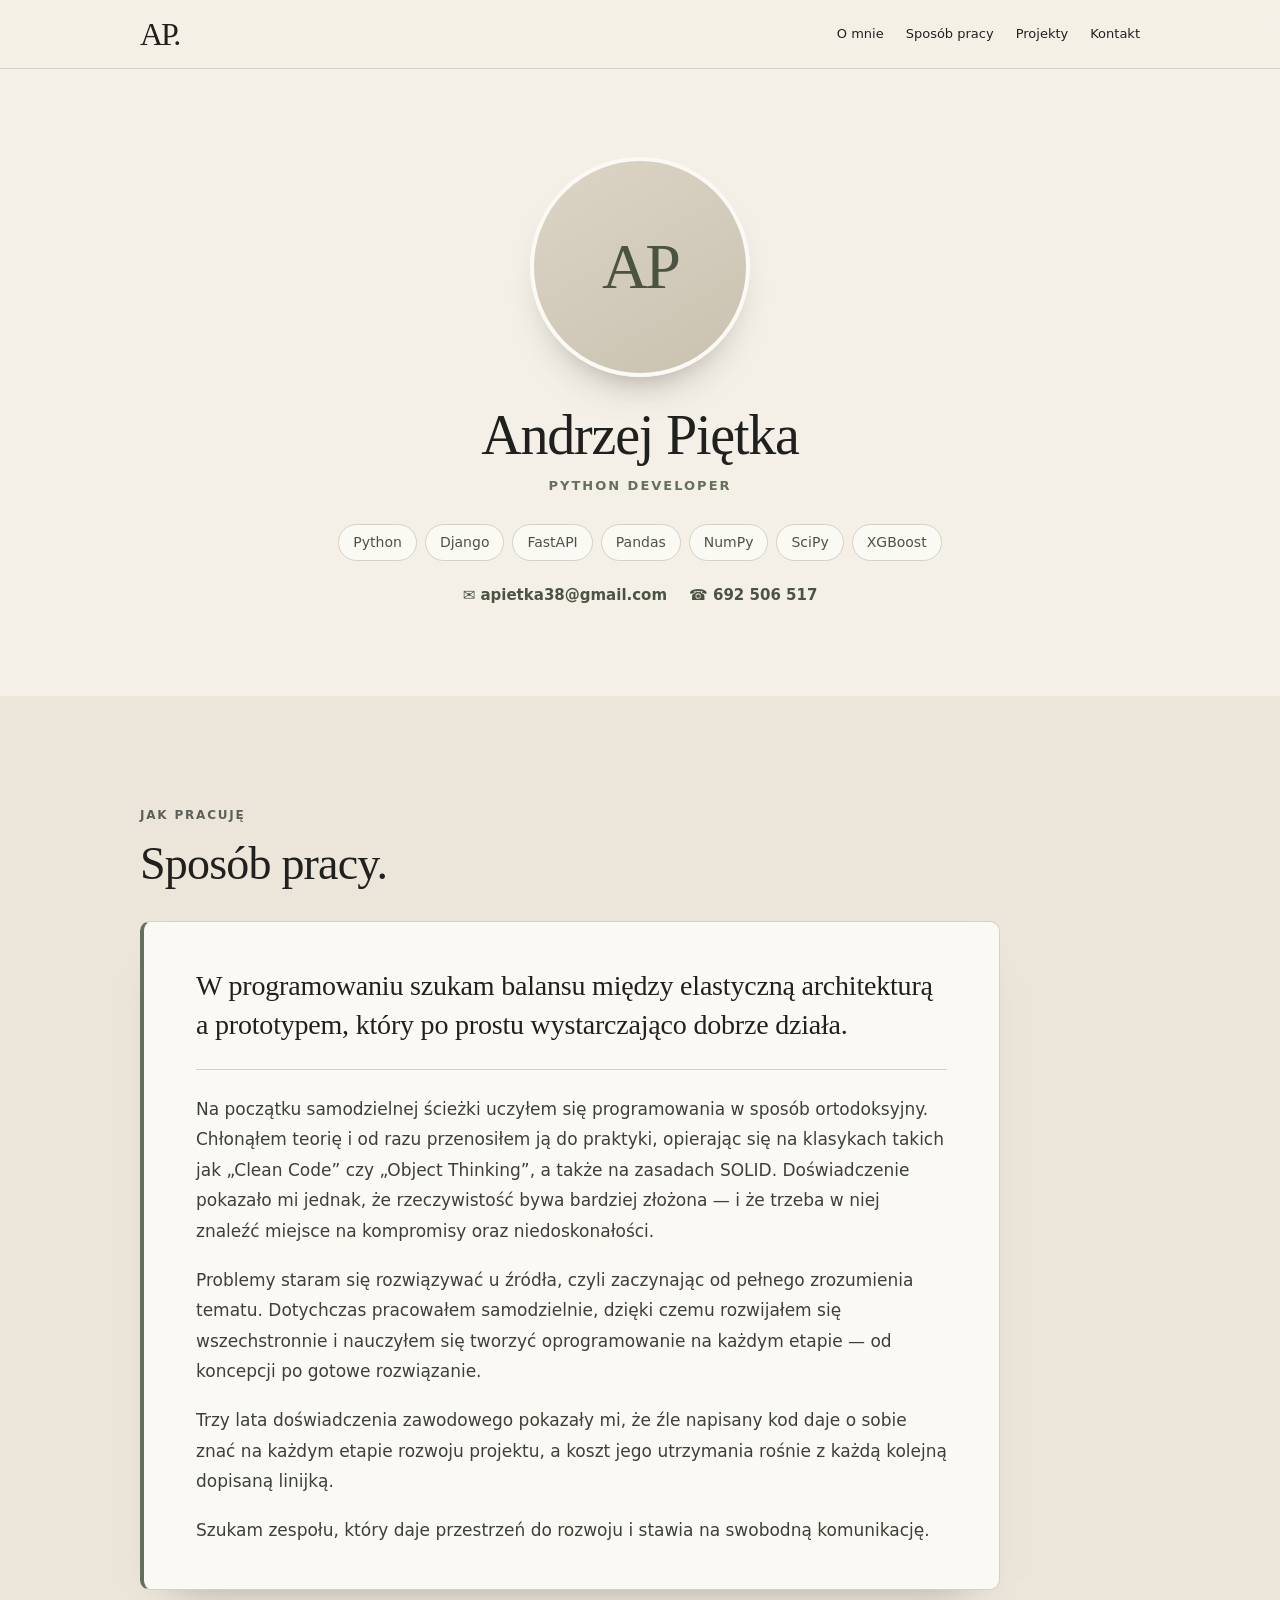
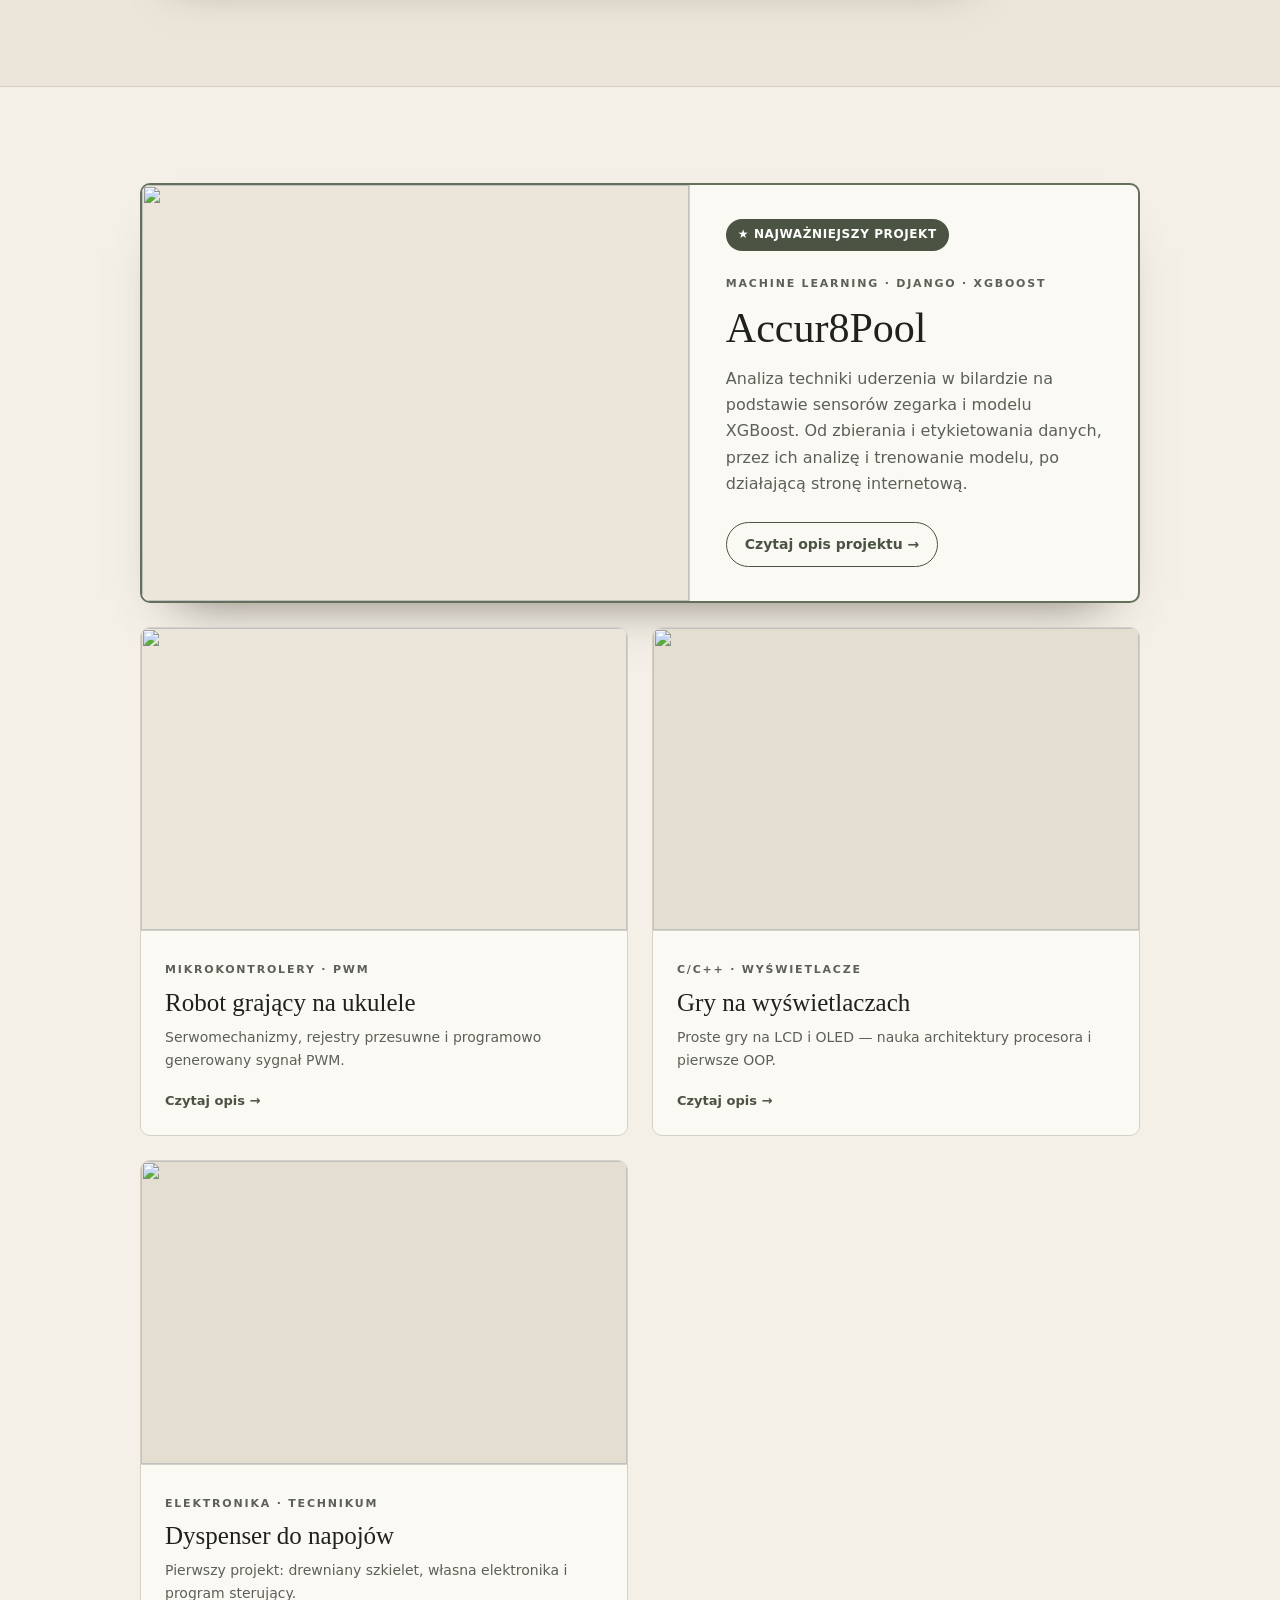
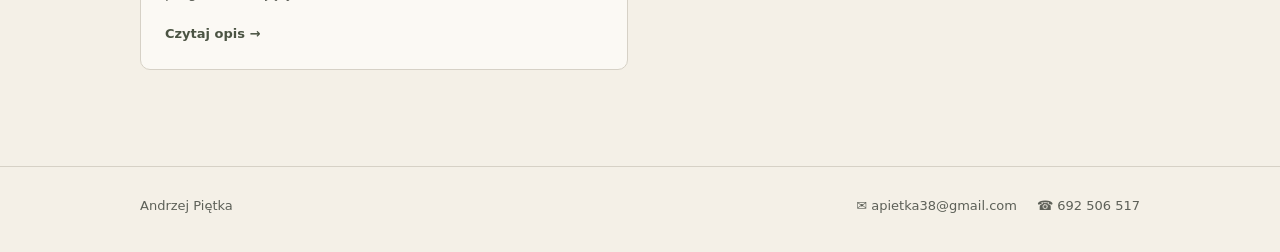
==== strona/index.html @ b0c0195f "Accur8Pool jako wyróżniony, najważniejszy projekt Co-Authored-By: Claude Opus 5.5 <noreply@anthropic" ====
<!doctype html>
<html lang="pl">
<head>
  <meta charset="utf-8">
  <meta name="viewport" content="width=device-width, initial-scale=1">
  <meta name="color-scheme" content="light">
  <meta name="robots" content="index, follow">
  <meta name="theme-color" content="#f4f0e7">
  <title>Andrzej Piętka — Python developer</title>
  <meta name="description" content="Portfolio Andrzeja Piętki: od elektroniki i C/C++, przez Pythona i automatyzację, po projekt ML Accur8Pool.">
  <link rel="stylesheet" href="styles.css">
  <link rel="canonical" href="https://andrzejpietka.pl/">
  <meta property="og:type" content="profile">
  <meta property="og:locale" content="pl_PL">
  <meta property="og:url" content="https://andrzejpietka.pl/">
  <meta property="og:title" content="Andrzej Piętka — Python developer">
  <meta property="og:description" content="Portfolio Andrzeja Piętki: od elektroniki i C/C++, przez Pythona i automatyzację, po projekt ML Accur8Pool.">
  <meta property="og:image" content="https://andrzejpietka.pl/zdjecia/zdjecie.jpg">
  <script type="application/ld+json">
  {"@context":"https://schema.org","@type":"Person","name":"Andrzej Piętka","jobTitle":"Python developer","url":"https://andrzejpietka.pl/","email":"mailto:apietka38@gmail.com","telephone":"+48692506517","image":"https://andrzejpietka.pl/zdjecia/zdjecie.jpg","knowsAbout":["Python","Django","FastAPI","Pandas","NumPy","SciPy","XGBoost","Machine Learning"],"sameAs":["https://accur8pool.pl"]}
  </script>
  <script>document.documentElement.classList.add('js')</script>
</head>
<body>
<a class="skip-link" href="#projekty">Przejdź do projektów</a>

<header class="nav">
  <div class="wrap">
    <a class="mark" href="#start" aria-label="Andrzej Piętka — początek strony">AP.</a>
    <nav class="navlinks" aria-label="Sekcje strony">
      <a href="#o-mnie">O mnie</a>
      <a href="#podejscie">Sposób pracy</a>
      <a href="#projekty">Projekty</a>
      <a href="#kontakt">Kontakt</a>
    </nav>
  </div>
</header>

<main>
<div class="home">

  <!-- 1. Zdjęcie, imię i nazwisko, technologie -->
  <section class="hero" id="start">
    <div class="wrap" id="o-mnie">
      <div class="portrait">
        <div class="portrait-fallback" aria-hidden="true"><strong>AP</strong></div>
        <!-- Wrzuć swoje zdjęcie jako ../zdjecia/zdjecie.jpg — pojawi się tutaj automatycznie. -->
        <img src="../zdjecia/zdjecie.jpg" alt="Andrzej Piętka" onerror="this.remove()">
      </div>
      <h1>Andrzej Piętka</h1>
      <p class="role">Python developer</p>
      <ul class="tags" aria-label="Technologie">
        <li>Python</li><li>Django</li><li>FastAPI</li><li>Pandas</li><li>NumPy</li><li>SciPy</li><li>XGBoost</li>
      </ul>
      <div class="contact" aria-label="Kontakt"><a href="mailto:apietka38@gmail.com"><span aria-hidden="true">✉</span> apietka38@gmail.com</a><a href="tel:+48692506517"><span aria-hidden="true">☎</span> 692 506 517</a></div>
    </div>
  </section>

  <!-- 3. Podejście, mocne strony, zasady -->
  <section class="section approach" id="podejscie">
    <div class="wrap">
      <div class="section-head">
        <p class="eyebrow">Jak pracuję</p>
        <h2>Sposób pracy.</h2>
      </div>
      <div class="approach-box">
        <p class="approach-lead">W programowaniu szukam balansu między elastyczną architekturą a&nbsp;prototypem, który po prostu wystarczająco dobrze działa.</p>
        <div class="approach-text">
          <p>Na początku samodzielnej ścieżki uczyłem się programowania w&nbsp;sposób ortodoksyjny. Chłonąłem teorię i&nbsp;od razu przenosiłem ją do praktyki, opierając się na klasykach takich jak „Clean Code” czy „Object Thinking”, a&nbsp;także na zasadach SOLID. Doświadczenie pokazało mi jednak, że rzeczywistość bywa bardziej złożona — i&nbsp;że trzeba w&nbsp;niej znaleźć miejsce na kompromisy oraz niedoskonałości.</p>
          <p>Problemy staram się rozwiązywać u&nbsp;źródła, czyli zaczynając od pełnego zrozumienia tematu. Dotychczas pracowałem samodzielnie, dzięki czemu rozwijałem się wszechstronnie i&nbsp;nauczyłem się tworzyć oprogramowanie na każdym etapie — od koncepcji po gotowe rozwiązanie.</p>
          <p>Trzy lata doświadczenia zawodowego pokazały mi, że źle napisany kod daje o&nbsp;sobie znać na każdym etapie rozwoju projektu, a&nbsp;koszt jego utrzymania rośnie z&nbsp;każdą kolejną dopisaną linijką.</p>
          <p>Szukam zespołu, który daje przestrzeń do rozwoju i&nbsp;stawia na swobodną komunikację.</p>
        </div>
      </div>
    </div>
  </section>

  <!-- 4. Projekty jako kafelki -->
  <section class="section" id="projekty">
    <div class="wrap">
      <div class="cards">
        <a class="card card-featured" href="#accur8pool">
          <div class="card-cover"><img src="../zdjecia/accur8pool-wykres.png" alt="" loading="lazy"></div>
          <div class="card-body"><span class="badge">★ Najważniejszy projekt</span><p class="eyebrow">Machine learning · Django · XGBoost</p><h3>Accur8Pool</h3><p>Analiza techniki uderzenia w bilardzie na podstawie sensorów zegarka i modelu XGBoost. Od zbierania i etykietowania danych, przez ich analizę i trenowanie modelu, po działającą stronę internetową.</p><span class="card-more card-more-strong">Czytaj opis projektu →</span></div>
        </a>
        <a class="card" href="#ukulele">
          <div class="card-cover"><img src="../zdjecia/ukulele-konstrukcja.png" alt="" loading="lazy"></div>
          <div class="card-body"><p class="eyebrow">Mikrokontrolery · PWM</p><h3>Robot grający na ukulele</h3><p>Serwomechanizmy, rejestry przesuwne i programowo generowany sygnał PWM.</p><span class="card-more">Czytaj opis →</span></div>
        </a>
        <a class="card" href="#gry">
          <div class="card-cover contain"><img src="../zdjecia/gra-oled.png" alt="" loading="lazy"></div>
          <div class="card-body"><p class="eyebrow">C/C++ · wyświetlacze</p><h3>Gry na wyświetlaczach</h3><p>Proste gry na LCD i OLED — nauka architektury procesora i pierwsze OOP.</p><span class="card-more">Czytaj opis →</span></div>
        </a>
        <a class="card" href="#dyspenser">
          <div class="card-cover contain"><img src="../zdjecia/dyspenser-gotowy.jpg" alt="" loading="lazy"></div>
          <div class="card-body"><p class="eyebrow">Elektronika · technikum</p><h3>Dyspenser do napojów</h3><p>Pierwszy projekt: drewniany szkielet, własna elektronika i program sterujący.</p><span class="card-more">Czytaj opis →</span></div>
        </a>
      </div>
    </div>
  </section>
</div>

<!-- Szczegóły projektów -->
<article class="project" id="accur8pool" aria-labelledby="accur8pool-title">
  <div class="wrap">
    <a class="back" href="#projekty">← Wszystkie projekty</a>
    <header class="project-head"><p class="eyebrow">Machine learning i własne dane</p><h2 id="accur8pool-title">Accur8Pool.</h2><p>Analiza techniki uderzenia w bilardzie na podstawie sensorów smartwatcha.</p><a class="site-link" href="https://accur8pool.pl" target="_blank" rel="noopener">Odwiedź stronę projektu: accur8pool.pl <span aria-hidden="true">↗</span></a></header>
    <div class="prose">
      <h3>Założenia projektu</h3>
      <p>Pomysł narodził się z chęci wykorzystania w praktyce wiedzy z zakresu uczenia maszynowego. Chciałem połączyć moje hobby, jakim jest bilard, z programowaniem. Wiedziałem, że sensory ze smartwatcha można wykorzystać do zbierania danych z gry bilardowej. Na tym etapie nie było jeszcze doprecyzowane, co dokładnie projekt ma robić.</p>
      <h3>Etapy</h3>
      <p>Początkowo jednym z wyzwań było stworzenie aplikacji na zegarek, która będzie odpowiedzialna za zbieranie danych z jego sensorów. Pierwszy prototyp miał być najprostszy, jak tylko można, i realizować jedno zadanie. Po naciśnięciu przycisku miał zbierać dane z sensorów, a po drugim kliknięciu generować plik .json z wynikami. Zbierałem dane z akcelerometru, żyroskopu i magnetometru. Na tym etapie wkradł się błąd, który wychwyciłem dzięki analizie wykresów. Po 10 minutach nagrania zegarek wchodził w tryb uśpienia, co usypiało aplikację i przerywało zbieranie danych. Na wykresie objawiało się to charakterystycznym nagłym skokiem parametrów.</p>
      <p>Kolejnym etapem była dokładna analiza danych, abym wiedział, z czym będę mógł pracować. Notatnik z tej analizy możesz przejrzeć tutaj: <a href="analiza-danych.html">analiza danych (Jupyter Notebook)</a>.</p>
    </div>
    <figure class="figure-small"><button type="button" class="photo-open" data-full-image="../zdjecia/accur8pool-surowe-dane.png" aria-label="Powiększ zdjęcie"><img src="../zdjecia/accur8pool-surowe-dane.png" alt="Surowe dane z sensorów — wykres wyglądający jak szum" width="545" height="557" loading="lazy"></button><figcaption>Surowe dane, nieczytelny wykres dla człowieka. Wygląda jak szum.</figcaption></figure>
    <div class="prose">
      <p>Kolejne tygodnie przeznaczyłem na data processing, aby wyciągnąć z danych czytelne dla człowieka cechy. Na tym etapie nie wiedziałem jeszcze, czy dane przedstawiające pozycję do uderzenia będą odróżniały się od pozostałego szumu w danych. Po wyciągnięciu cech takich jak pitch, roll i jerk okazało się, że bardzo dobrze można rozpoznać tę pozycję, co pozwoliło na etykietowanie danych. Był to przełomowy moment, który pozwolił na kontynuację projektu.</p>
    </div>
    <figure class="figure-wide"><button type="button" class="photo-open" data-full-image="../zdjecia/accur8pool-wykres.png" aria-label="Powiększ zdjęcie"><img src="../zdjecia/accur8pool-wykres.png" alt="Dashboard z przetworzonymi danymi uderzenia" width="1239" height="670" loading="lazy"></button><figcaption>Dane po przetworzeniu: żółty wykres to obrót zegarka („roll”), który wskazuje pozycję do uderzenia; oscylacja na zielonym „gyr_z” to ruch kija w przód i w tył; pik na niebieskim wykresie (czerwone tło) to moment uderzenia w bilę.</figcaption></figure>
    <div class="prose">
      <p>Następnie stworzyłem w dashboardzie serwer do etykietowania danych, w którym zaznaczałem zakresy na wykresie i nadawałem im etykietę liczbową. Początkowo stosowałem dwie etykiety: 0 — brak uderzenia i 1 — uderzenie. Później okazało się to niewystarczające, ponieważ model XGBoost działał dobrze jedynie w środkowej części oznaczonego uderzenia, a ucinał skrajne indeksy. Musiałem więc doprecyzować etykietowanie i podzieliłem je na:</p>
      <ol start="0"><li>brak uderzenia,</li><li>początek uderzenia,</li><li>przymierzanie,</li><li>uderzenie,</li><li>moment po uderzeniu.</li></ol>
      <p>To doskonale rozwiązało problem ucinania skrajnych indeksów. Rozwiązanie nie było jednak pozbawione wad, ponieważ wprowadziło dodatkowy szum w predykcjach, który można było odfiltrować w postprocessingu. Finalnie, po zastosowaniu postprocessingu, udało się uzyskać wynik <span class="stat">F1 = 0,88</span>.</p>
    </div>
    <figure class="figure-wide shot"><button type="button" class="photo-open" data-full-image="../zdjecia/accur8pool-etykietowanie.png" aria-label="Powiększ zdjęcie"><img src="../zdjecia/accur8pool-etykietowanie.png" alt="Dashboard do etykietowania danych" loading="lazy" onerror="this.closest('figure').remove()"></button><figcaption>Dashboard do etykietowania: zaznaczony zakres na wykresie dostaje etykietę 0–4, a tabela pod spodem zbiera wszystkie oznaczone fragmenty.</figcaption></figure>
    <figure class="figure-wide shot"><button type="button" class="photo-open" data-full-image="../zdjecia/accur8pool-predykcje.png" aria-label="Powiększ zdjęcie"><img src="../zdjecia/accur8pool-predykcje.png" alt="Predykcje modelu XGBoost na nagraniu" loading="lazy" onerror="this.closest('figure').remove()"></button><figcaption>Predykcje modelu XGBoost po postprocessingu na tle danych z sensorów.</figcaption></figure>
    <div class="prose">
      <p>Niestety brak dostępu do danych od innych użytkowników skutkował tym, że model działał wystarczająco dobrze jedynie na moich uderzeniach.</p>
      <p>Aby zebrać dane od innych użytkowników, stworzyłem stronę internetową <a href="https://accur8pool.pl" target="_blank" rel="noopener">accur8pool.pl</a>, na której ludzie będą mogli wysyłać swoje dane i dodatkowo obserwować swoją technikę uderzeń na wykresach. Żeby ich zachęcić, chciałem stworzyć bardziej przejrzystą formę wizualizacji danych. W tym celu zaimplementowałem trójwymiarową wizualizację ruchu ręki w trakcie uderzenia. Niestety musiałem zrezygnować z rozwijania tego pomysłu ze względu na brak precyzji, na której mi zależało. Okazało się, że podwójne całkowanie przyspieszenia zawierającego szum z sensorów wprowadzało duże zniekształcenia, które wymagały odfiltrowania. Finalnie wizualizacja została bardziej jako ciekawostka niż profesjonalne rozwiązanie.</p>
    </div>
    <figure class="figure-wide shot"><button type="button" class="photo-open" data-full-image="../zdjecia/accur8pool-strona.png" aria-label="Powiększ zdjęcie"><img src="../zdjecia/accur8pool-strona.png" alt="Strona accur8pool.pl" loading="lazy" onerror="this.closest('figure').remove()"></button><figcaption>Strona accur8pool.pl — wysyłanie nagrań i podgląd własnej techniki na wykresach.</figcaption></figure>
    <figure class="figure-wide shot"><button type="button" class="photo-open" data-full-image="../zdjecia/accur8pool-3d.png" aria-label="Powiększ zdjęcie"><img src="../zdjecia/accur8pool-3d.png" alt="Trójwymiarowa wizualizacja ruchu ręki" loading="lazy" onerror="this.closest('figure').remove()"></button><figcaption>Trójwymiarowa wizualizacja ruchu ręki w trakcie uderzenia.</figcaption></figure>
    <nav class="next-project" aria-label="Nawigacja między projektami"><a class="back" href="#projekty">← Wszystkie projekty</a><a class="back" href="#ukulele">Następny: Robot na ukulele →</a></nav>
  </div>
</article>

<article class="project" id="ukulele" aria-labelledby="ukulele-title">
  <div class="wrap">
    <a class="back" href="#projekty">← Wszystkie projekty</a>
    <header class="project-head"><p class="eyebrow">Ostatni projekt oparty na mikrokontrolerach</p><h2 id="ukulele-title">Robot grający na ukulele.</h2><p>Serwomechanizmy, rejestry przesuwne i stabilny sygnał PWM.</p></header>
    <div class="prose">
      <p>Ostatnim projektem opartym na mikrokontrolerach, jaki stworzyłem, było zbudowanie robota grającego na ukulele. Największym wyzwaniem, przed jakim stałem, było programowe generowanie sygnału PWM do sterowania serwomechanizmami. Sterowanie odbywało się za pomocą rejestrów przesuwnych, co wymagało dbania o synchroniczne załączanie i wyłączanie odpowiednich wyprowadzeń. Uznałem, że gotowe układy scalone będą zbyt prostą drogą i musiałem rzucić sobie kilka kłód pod nogi, żeby móc je przeskoczyć 😊.</p>
      <p>Problemy pojawiły się ze stabilnością zegarów taktujących, co całkowicie rozjeżdżało synchronizację sygnału PWM. Skutkowało to drganiami serwomechanizmów w momencie, kiedy powinny stać nieruchomo. Z pomocą przyszło odrzucenie zaleceń z noty katalogowej producenta i zastosowanie zegara o wyższych parametrach, niż przewidywano. Okazało się to rozwiązaniem problemów i od tego momentu oscyloskop pokazywał to, co chciałem zobaczyć. Stabilny sygnał.</p>
      <p>Finalnie wystarczyło napisać program, który przyjmował pliki z zapisanymi akordami, aby serwomechanizmy grały w zaplanowany sposób. Niestety gitarzysty ten robot nie pozbawił pracy, ponieważ miał kilka wad konstrukcyjnych, przez co nie do końca czysto grał.</p>
    </div>
    <figure class="figure-wide"><button type="button" class="photo-open" data-full-image="../zdjecia/ukulele-konstrukcja.png" aria-label="Powiększ zdjęcie"><img src="../zdjecia/ukulele-konstrukcja.png" alt="Robot grający na ukulele — cała konstrukcja" width="1220" height="624" loading="lazy"></button><figcaption>Robot grający na ukulele — cała konstrukcja</figcaption></figure>
    <div class="gallery">
      <figure><button type="button" class="photo-open" data-full-image="../zdjecia/ukulele-sterownik.jpg" aria-label="Powiększ zdjęcie"><img src="../zdjecia/ukulele-sterownik.jpg" alt="Własna płytka sterownika" width="1382" height="809" loading="lazy"></button><figcaption>Własna płytka sterownika</figcaption></figure>
      <figure><button type="button" class="photo-open" data-full-image="../zdjecia/ukulele-serwomechanizmy.png" aria-label="Powiększ zdjęcie"><img src="../zdjecia/ukulele-serwomechanizmy.png" alt="Serwomechanizmy przy strunach ukulele" width="1205" height="624" loading="lazy"></button><figcaption>Serwomechanizmy przy strunach ukulele</figcaption></figure>
    </div>
    <nav class="next-project" aria-label="Nawigacja między projektami"><a class="back" href="#projekty">← Wszystkie projekty</a><a class="back" href="#gry">Następny: Gry na wyświetlaczach →</a></nav>
  </div>
</article>

<article class="project" id="gry" aria-labelledby="gry-title">
  <div class="wrap">
    <a class="back" href="#projekty">← Wszystkie projekty</a>
    <header class="project-head"><p class="eyebrow">2020–2022 · Programowanie mikrokontrolerów</p><h2 id="gry-title">Proste gry na wyświetlaczach.</h2><p>Kolejne projekty w C/C++ i pierwsza styczność z programowaniem obiektowym.</p></header>
    <div class="prose">
      <p>Przez te dwa lata rozwijałem swoje umiejętności w zakresie programowania mikrokontrolerów oraz języków C/C++. Kolejne projekty przybierały formę prostych gier wykorzystujących wyświetlacze OLED. Sam pomysł nie był rewolucyjny, ale realizacja takich projektów stanowiła dla mnie ważny etap nauki. Pozwalała lepiej zrozumieć architekturę procesora, sposób działania rejestrów oraz zależności zachodzące na poziomie sprzętowym. Był to również mój pierwszy kontakt z programowaniem obiektowym.</p>
      <p>Praca z mikrokontrolerami nauczyła mnie patrzeć na program nie tylko przez pryzmat kodu, ale również ograniczeń sprzętowych i sposobu, w jaki poszczególne elementy współpracują ze sobą. Był to dla mnie pierwszy krok w kierunku rozumienia programowania na bardziej fundamentalnym poziomie.</p>
    </div>
    <div class="gallery narrow">
      <figure><button type="button" class="photo-open" data-full-image="../zdjecia/gra-lcd.png" aria-label="Powiększ zdjęcie"><img src="../zdjecia/gra-lcd.png" alt="Prosta gra na wyświetlaczu LCD" width="537" height="723" loading="lazy"></button><figcaption>Prosta gra na wyświetlaczu LCD</figcaption></figure>
      <figure><button type="button" class="photo-open" data-full-image="../zdjecia/gra-oled.png" aria-label="Powiększ zdjęcie"><img src="../zdjecia/gra-oled.png" alt="Gra na wyświetlaczu OLED" width="534" height="716" loading="lazy"></button><figcaption>Gra na wyświetlaczu OLED</figcaption></figure>
    </div>
    <nav class="next-project" aria-label="Nawigacja między projektami"><a class="back" href="#projekty">← Wszystkie projekty</a><a class="back" href="#dyspenser">Następny: Dyspenser do napojów →</a></nav>
  </div>
</article>

<article class="project" id="dyspenser" aria-labelledby="dyspenser-title">
  <div class="wrap">
    <a class="back" href="#projekty">← Wszystkie projekty</a>
    <header class="project-head"><p class="eyebrow">Technikum i pierwsze konstrukcje</p><h2 id="dyspenser-title">Dyspenser do napojów.</h2><p>Drewniany szkielet, własna elektronika i program sterujący.</p></header>
    <div class="prose">
      <h3>2017 – Początki przygody z programowaniem</h3>
      <p>Przygodę z programowaniem rozpocząłem w trakcie nauki w technikum elektronicznym, gdzie szczególnie zainteresował mnie potencjał mikrokontrolerów. Odkryłem, że dzięki nim można tworzyć niemal nieograniczoną liczbę urządzeń, gadżetów oraz realizować własne, autorskie projekty.</p>
      <p>Moim pierwszym projektem było zaprojektowanie i wykonanie automatycznego dyspensera do napojów. Założenie było proste: zbudować drewnianą konstrukcję, zaprojektować układ elektroniczny oraz odpowiednio zaprogramować sterownik urządzenia.</p>
      <p>Projekt wykorzystywał pompkę do cieczy, której dobór stanowił jedno z najważniejszych wyzwań. Musiała ona spełniać wymagania dotyczące kontaktu z produktami spożywczymi. Urządzenie umożliwiało regulację ilości dozowanego napoju za pomocą potencjometru, a diody LED informowały o aktualnym stanie pracy dyspensera.</p>
      <p>Był to istotny etap w mojej drodze zawodowej, ponieważ po raz pierwszy mogłem w praktyce połączyć wiedzę z zakresu elektroniki i programowania, tworząc od podstaw działające urządzenie. Projekt ten rozbudził moją ciekawość technologiczną i zachęcił mnie do dalszego rozwijania umiejętności programistycznych.</p>
    </div>
    <div class="gallery">
      <figure><button type="button" class="photo-open" data-full-image="../zdjecia/dyspenser-konstrukcja.jpg" data-rotation="90" aria-label="Powiększ zdjęcie"><span class="rotated" style="aspect-ratio:777/1381;--photo-width:177.7348777%"><img src="../zdjecia/dyspenser-konstrukcja.jpg" alt="Budowa obudowy dyspensera" width="1381" height="777" loading="lazy"></span></button><figcaption>Budowa obudowy dyspensera</figcaption></figure>
      <figure><button type="button" class="photo-open" data-full-image="../zdjecia/dyspenser-obudowa.jpg" data-rotation="90" aria-label="Powiększ zdjęcie"><span class="rotated" style="aspect-ratio:620/1101;--photo-width:177.5806452%"><img src="../zdjecia/dyspenser-obudowa.jpg" alt="Obudowa po wykończeniu" width="1101" height="620" loading="lazy"></span></button><figcaption>Obudowa po wykończeniu</figcaption></figure>
      <figure><button type="button" class="photo-open" data-full-image="../zdjecia/dyspenser-gotowy.jpg" aria-label="Powiększ zdjęcie"><img src="../zdjecia/dyspenser-gotowy.jpg" alt="Gotowy dyspenser do napojów" width="1836" height="3264" loading="lazy"></button><figcaption>Gotowy dyspenser do napojów</figcaption></figure>
      <figure><button type="button" class="photo-open" data-full-image="../zdjecia/dyspenser-elektronika.jpg" aria-label="Powiększ zdjęcie"><img src="../zdjecia/dyspenser-elektronika.jpg" alt="Elektronika wewnątrz obudowy" width="1836" height="3264" loading="lazy"></button><figcaption>Elektronika wewnątrz obudowy</figcaption></figure>
    </div>
    <nav class="next-project" aria-label="Nawigacja między projektami"><a class="back" href="#projekty">← Wszystkie projekty</a><a class="back" href="#accur8pool">Następny: Accur8Pool →</a></nav>
  </div>
</article>
</main>

<footer class="footer" id="kontakt"><div class="wrap"><span>Andrzej Piętka</span><span class="footer-contact"><a href="mailto:apietka38@gmail.com"><span aria-hidden="true">✉</span> apietka38@gmail.com</a><a href="tel:+48692506517"><span aria-hidden="true">☎</span> 692 506 517</a></span></div></footer>

<dialog class="dialog" id="image-dialog" aria-labelledby="dialog-caption">
  <form method="dialog"><button class="dialog-close" aria-label="Zamknij powiększenie">Zamknij ×</button></form>
  <div class="dialog-stage"><div class="dialog-box"><img id="dialog-image" alt=""></div></div>
  <p id="dialog-caption"></p>
</dialog>

<script src="app.js"></script>
</body>
</html>
---- strona/styles.css ----
:root{
  --paper:#f4f0e7;--paper-2:#ece6da;--card:#fbf9f4;--ink:#20211f;--muted:#5d6058;
  --sage:#65705b;--sage-dark:#4b5443;--line:#d6d1c6;
  --serif:Georgia,"Times New Roman",serif;--sans:system-ui,-apple-system,"Segoe UI",Arial,sans-serif;
  --gutter:clamp(16px,5vw,60px);--radius:10px;
}
*{box-sizing:border-box}
html{scroll-behavior:smooth}
body{margin:0;background:var(--paper);color:var(--ink);font:16px/1.65 var(--sans)}
h1,h2,h3,p,figure{margin:0}
a{color:inherit}
img{max-width:100%}
button{font:inherit;cursor:pointer}
:focus-visible{outline:2px solid var(--sage);outline-offset:4px}
.wrap{max-width:1120px;margin:0 auto;padding:0 var(--gutter)}
.skip-link{position:absolute;left:16px;top:0;transform:translateY(-120%);z-index:20;background:var(--ink);color:var(--paper);padding:12px 18px}
.skip-link:focus{transform:translateY(12px)}

/* Nawigacja */
.nav{position:sticky;top:0;z-index:10;background:color-mix(in srgb,var(--paper) 92%,transparent);backdrop-filter:blur(8px);border-bottom:1px solid var(--line)}
.nav .wrap{display:flex;align-items:center;justify-content:space-between;gap:20px;min-height:68px}
.mark{font:32px/1 var(--serif);letter-spacing:-2px;text-decoration:none}
.navlinks{display:flex;gap:4px 22px;flex-wrap:wrap;justify-content:flex-end;font-size:13px}
.navlinks a{text-decoration:none;padding:10px 0}
.navlinks a:hover,.mark:hover{color:var(--sage)}

.eyebrow{color:var(--sage);font-size:12px;font-weight:600;letter-spacing:1.8px;text-transform:uppercase}
.section{padding:clamp(56px,8vw,96px) 0;border-bottom:1px solid var(--line);scroll-margin-top:68px}
.section-head{max-width:640px;margin-bottom:32px}
.section-head h2{font:400 clamp(32px,4.6vw,46px)/1.12 var(--serif);letter-spacing:-.8px;margin-top:12px}
.section-head p{color:var(--muted);margin-top:14px}

/* 1. Zdjęcie + 2. O mnie */
.hero{padding:clamp(48px,8vw,88px) 0}
.hero .wrap{display:flex;flex-direction:column;align-items:center;text-align:center}
.portrait{position:relative;width:clamp(170px,22vw,220px);aspect-ratio:1;border-radius:50%;overflow:hidden;background:linear-gradient(150deg,#dcd5c6,#c9c2b1);border:4px solid var(--card);box-shadow:0 24px 44px -30px #30291fa0}
.portrait img{position:absolute;inset:0;width:100%;height:100%;object-fit:cover}
.portrait-fallback{position:absolute;inset:0;display:grid;place-content:center;color:var(--sage-dark)}
.portrait-fallback strong{font:400 64px/1 var(--serif);letter-spacing:-3px}
.hero h1{font:400 clamp(36px,5.4vw,56px)/1.1 var(--serif);letter-spacing:-1.2px;margin-top:28px}
.role{margin-top:8px;color:var(--sage);font-size:13px;font-weight:600;letter-spacing:2px;text-transform:uppercase}
.tags{display:flex;flex-wrap:wrap;justify-content:center;gap:8px;max-width:720px;margin:28px 0 0;padding:0;list-style:none}
.tags li{border:1px solid var(--line);background:var(--card);border-radius:999px;padding:6px 14px;font-size:14px;color:var(--sage-dark)}

/* 3. Podejście */
.approach{background:var(--paper-2)}
.approach-box{max-width:860px;background:var(--card);border:1px solid var(--line);border-left:4px solid var(--sage);border-radius:var(--radius);padding:clamp(24px,4vw,44px) clamp(22px,4.5vw,52px);box-shadow:0 24px 40px -34px #30291f80}
.approach-lead{font:400 clamp(22px,2.6vw,28px)/1.4 var(--serif);color:var(--ink);letter-spacing:-.2px}
.approach-text{margin-top:24px;padding-top:24px;border-top:1px solid var(--line);color:#3d4038;font-size:17px;line-height:1.8}
.approach-text p+p{margin-top:18px}

/* 4. Projekty — kafelki */
.cards{display:grid;grid-template-columns:repeat(2,minmax(0,1fr));gap:24px}
.card{display:flex;flex-direction:column;background:var(--card);border:1px solid var(--line);border-radius:var(--radius);overflow:hidden;text-decoration:none;transition:transform .2s ease,box-shadow .2s ease}
.card:hover{transform:translateY(-4px);box-shadow:0 26px 40px -30px #30291fa0}
.card-cover{aspect-ratio:16/10;overflow:hidden;background:var(--paper-2);border-bottom:1px solid var(--line)}
.card-cover img{width:100%;height:100%;object-fit:cover;display:block;transition:transform .4s ease}
.card:hover .card-cover img{transform:scale(1.04)}
.card-body{padding:22px 24px 24px;display:flex;flex-direction:column;flex:1}
.card-body .eyebrow{font-size:11px}
.card-body h3{font:400 25px/1.2 var(--serif);margin-top:8px}
.card-body p{color:var(--muted);font-size:14px;margin-top:8px;flex:1}
.card-more{margin-top:18px;font-size:13px;color:var(--sage-dark);font-weight:600}
.card:hover .card-more{text-decoration:underline}

/* Widok szczegółów projektu */
.project{padding:clamp(40px,6vw,72px) 0 clamp(56px,8vw,96px);border-bottom:1px solid var(--line);scroll-margin-top:68px}
.back{display:inline-flex;align-items:center;gap:8px;font-size:14px;text-decoration:none;color:var(--sage-dark);padding:10px 0}
.back:hover{text-decoration:underline}
.project-head{max-width:720px;margin:20px auto 36px}
.project-head h2{font:400 clamp(34px,5.4vw,56px)/1.08 var(--serif);letter-spacing:-1.2px;margin-top:12px}
.project-head p:not(.eyebrow){color:var(--muted);margin-top:14px;font-size:17px}
.prose{max-width:720px;margin:0 auto;color:#3d4038;font-size:17px;line-height:1.8}
.prose p+p{margin-top:20px}
.prose ul{padding-left:23px;margin:12px 0 23px}
.prose li{margin-bottom:7px}
.gallery{display:grid;grid-template-columns:repeat(2,minmax(0,1fr));align-items:start;gap:28px;margin:36px auto;max-width:860px}
.gallery.narrow{max-width:720px}
.figure-wide{max-width:960px;margin:36px auto}
.figure-small{max-width:545px;margin:36px auto}
.photo-open{display:block;width:100%;padding:0;border:0;border-radius:6px;background:transparent;box-shadow:0 20px 32px -26px #403a2c80;cursor:zoom-in;overflow:hidden}
.photo-open img{display:block;width:100%;height:auto}
.rotated{display:block;position:relative;overflow:hidden}
.rotated img{position:absolute;left:50%;top:50%;width:var(--photo-width);height:auto;max-width:none;transform:translate(-50%,-50%) rotate(90deg)}
figcaption{margin-top:12px;font-size:13px;line-height:1.6;color:var(--muted)}
.next-project{max-width:720px;margin:48px auto 0;padding-top:24px;border-top:1px solid var(--line);display:flex;justify-content:space-between;gap:16px;flex-wrap:wrap}

/* Tryb z JS: pokazujemy albo stronę główną, albo jeden projekt */
.js .project{display:none}
.js body.view-project .home{display:none}
.js .project.is-active{display:block}

.footer{padding:28px 0 36px;font-size:13px;color:var(--muted)}
.footer .wrap{display:flex;justify-content:space-between;gap:12px;flex-wrap:wrap}

/* Powiększenie zdjęć */
.dialog{border:1px solid var(--line);border-radius:8px;padding:16px;background:var(--paper);color:var(--ink);max-width:calc(100vw - 24px);max-height:calc(100dvh - 24px);overflow:auto;box-shadow:0 25px 90px #0004}
.dialog::backdrop{background:#171914d9}
.dialog form{display:flex;justify-content:flex-end;margin:0 0 12px}
.dialog-close{border:1px solid #c2c5b7;border-radius:4px;min-height:44px;background:var(--paper);color:var(--ink);padding:8px 15px}
.dialog-stage{display:flex;justify-content:center}
.dialog-box{position:relative;overflow:hidden}
#dialog-image{position:absolute;top:50%;left:50%;max-width:none}
#dialog-caption{font-size:14px;text-align:center;margin:14px auto 0;max-width:700px}
html.modal-open{overflow:hidden}

@media (max-width:860px){
}
@media (max-width:600px){
  .nav .wrap{min-height:60px}
  .navlinks{gap:0 14px;font-size:12px}
  .navlinks a{min-height:44px;display:inline-flex;align-items:center}
  .cards{grid-template-columns:1fr}
  .gallery{grid-template-columns:1fr;max-width:420px}
  .prose{font-size:16px}
}
@media (prefers-reduced-motion:reduce){
  html{scroll-behavior:auto}
  .card,.card-cover img{transition:none}
}

/* Pionowe zdjęcia na kafelkach — pokazujemy całe, bez przycinania */
.card-cover.contain{background:#e4ded1}
.card-cover.contain img{object-fit:contain}
.card:hover .card-cover.contain img{transform:none}

/* Linki w opisach projektów */
.prose a{color:var(--sage-dark);text-decoration-thickness:1px;text-underline-offset:3px}
.prose a:hover{color:var(--ink)}
.prose h3{font:400 26px/1.25 var(--serif);color:var(--ink);margin:36px 0 12px}
.prose h3:first-child{margin-top:0}
.prose ol{padding-left:23px;margin:12px 0 23px}
.prose ol li{margin-bottom:6px}
.prose .stat{display:inline-block;background:#eef0e8;color:var(--sage-dark);border-radius:4px;padding:0 6px;font-weight:600}
.prose+.prose{margin-top:20px}
.site-link{display:inline-flex;align-items:center;gap:8px;margin-top:22px;padding:12px 20px;border-radius:999px;background:var(--sage-dark);color:#fff;font-weight:600;font-size:15px;text-decoration:none;transition:background .15s}
.site-link:hover{background:var(--ink)}
.contact{display:flex;flex-wrap:wrap;justify-content:center;gap:10px 22px;margin-top:22px}
.contact a{color:var(--sage-dark);font-weight:600;text-decoration:none;font-size:15px}
.contact a:hover{text-decoration:underline}
.footer-contact{display:flex;flex-wrap:wrap;gap:6px 20px}
.footer-contact a{text-decoration:none}
.footer-contact a:hover{color:var(--ink);text-decoration:underline}
/* Wyróżniony projekt: Accur8Pool */
.card-featured{grid-column:1/-1;flex-direction:row;border:2px solid var(--sage);box-shadow:0 30px 50px -36px #30291fb0}
.card-featured .card-cover{flex:0 0 55%;aspect-ratio:auto;min-height:340px;border-bottom:0;border-right:1px solid var(--line)}
.card-featured .card-body{padding:34px 36px;justify-content:center}
.card-featured h3{font-size:clamp(32px,3.6vw,42px);margin-top:10px}
.card-featured .card-body p:not(.eyebrow){font-size:16px;flex:0;margin-top:12px}
.badge{align-self:flex-start;margin-bottom:16px;padding:6px 12px;border-radius:999px;background:var(--sage-dark);color:#fff;font-size:12px;font-weight:600;letter-spacing:.6px;text-transform:uppercase}
.card-more-strong{margin-top:24px;align-self:flex-start;padding:10px 18px;border-radius:999px;border:1px solid var(--sage-dark);font-size:14px}
.card-featured:hover .card-more-strong{background:var(--sage-dark);color:#fff;text-decoration:none}
@media (max-width:860px){
  .card-featured{flex-direction:column}
  .card-featured .card-cover{flex:none;aspect-ratio:16/10;min-height:0;border-right:0;border-bottom:1px solid var(--line)}
  .card-featured .card-body{padding:24px}
}
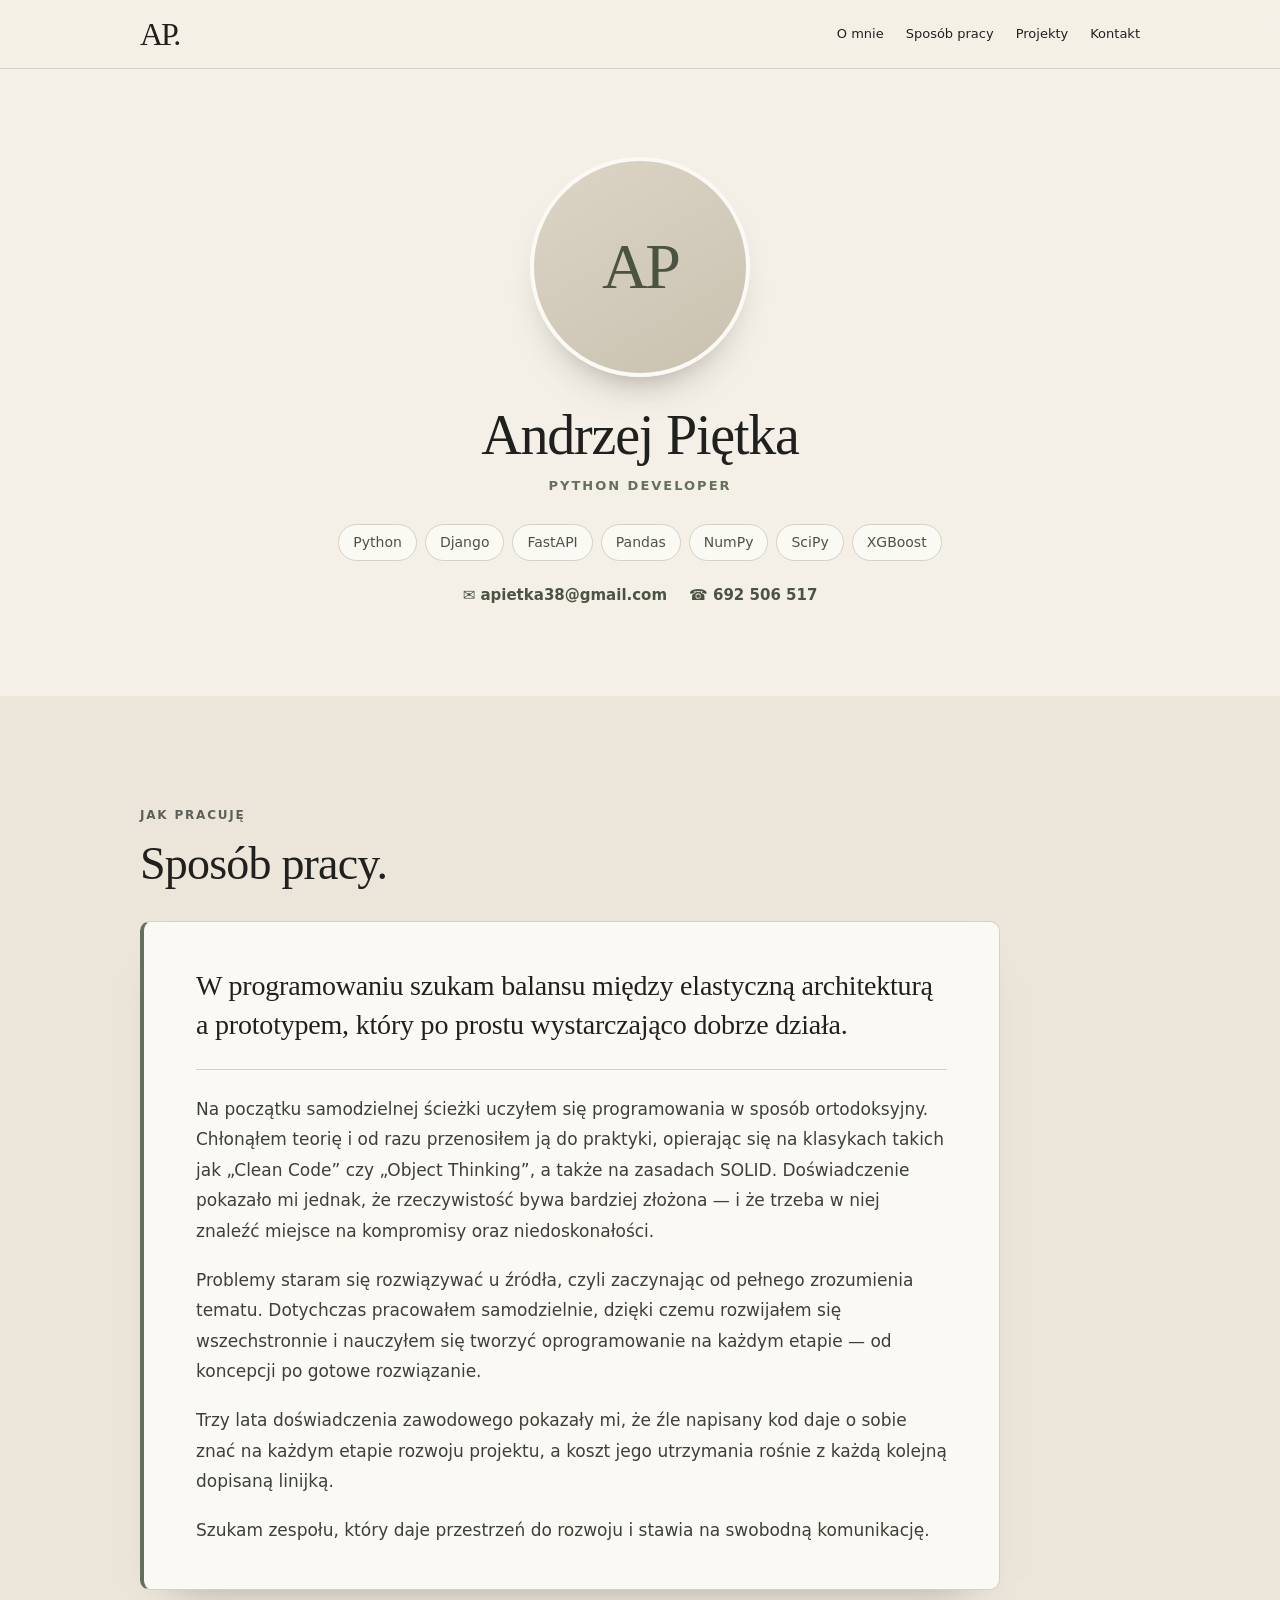
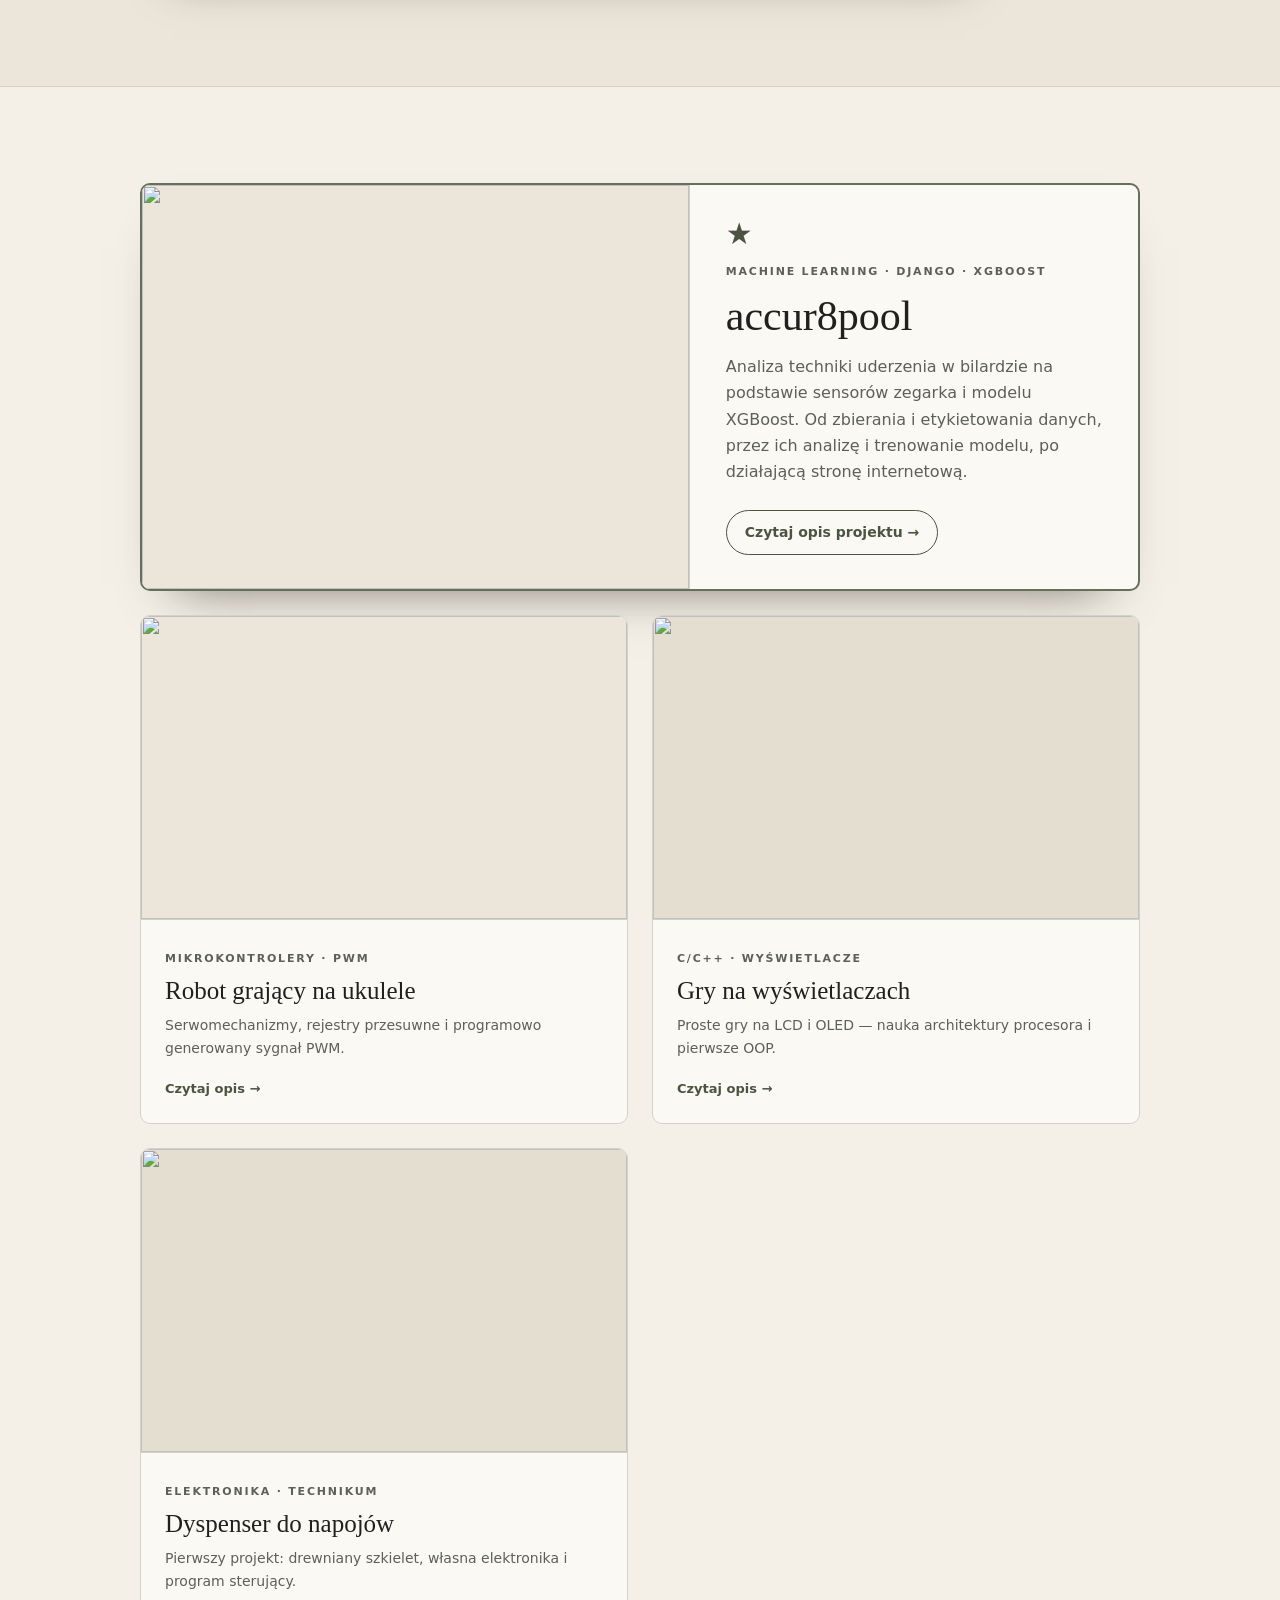
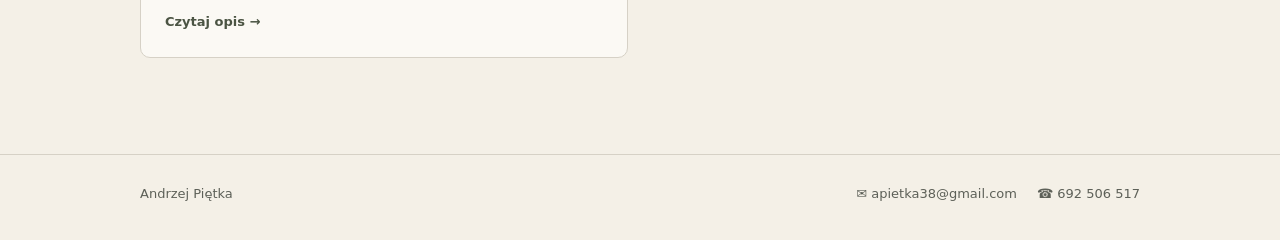
==== commit fdba9b00: "accur8pool małą literą bez kropki, wyróżnienie samą gwiazdką Co-Authored-By: Claude Opus 5.5 <norepl" ====
--- a/strona/index.html
+++ b/strona/index.html
@@ -7,14 +7,14 @@
   <meta name="robots" content="index, follow">
   <meta name="theme-color" content="#f4f0e7">
   <title>Andrzej Piętka — Python developer</title>
-  <meta name="description" content="Portfolio Andrzeja Piętki: od elektroniki i C/C++, przez Pythona i automatyzację, po projekt ML Accur8Pool.">
+  <meta name="description" content="Portfolio Andrzeja Piętki: od elektroniki i C/C++, przez Pythona i automatyzację, po projekt ML accur8pool">
   <link rel="stylesheet" href="styles.css">
   <link rel="canonical" href="https://andrzejpietka.pl/">
   <meta property="og:type" content="profile">
   <meta property="og:locale" content="pl_PL">
   <meta property="og:url" content="https://andrzejpietka.pl/">
   <meta property="og:title" content="Andrzej Piętka — Python developer">
-  <meta property="og:description" content="Portfolio Andrzeja Piętki: od elektroniki i C/C++, przez Pythona i automatyzację, po projekt ML Accur8Pool.">
+  <meta property="og:description" content="Portfolio Andrzeja Piętki: od elektroniki i C/C++, przez Pythona i automatyzację, po projekt ML accur8pool">
   <meta property="og:image" content="https://andrzejpietka.pl/zdjecia/zdjecie.jpg">
   <script type="application/ld+json">
   {"@context":"https://schema.org","@type":"Person","name":"Andrzej Piętka","jobTitle":"Python developer","url":"https://andrzejpietka.pl/","email":"mailto:apietka38@gmail.com","telephone":"+48692506517","image":"https://andrzejpietka.pl/zdjecia/zdjecie.jpg","knowsAbout":["Python","Django","FastAPI","Pandas","NumPy","SciPy","XGBoost","Machine Learning"],"sameAs":["https://accur8pool.pl"]}
@@ -81,7 +81,7 @@
       <div class="cards">
         <a class="card card-featured" href="#accur8pool">
           <div class="card-cover"><img src="../zdjecia/accur8pool-wykres.png" alt="" loading="lazy"></div>
-          <div class="card-body"><span class="badge">★ Najważniejszy projekt</span><p class="eyebrow">Machine learning · Django · XGBoost</p><h3>Accur8Pool</h3><p>Analiza techniki uderzenia w bilardzie na podstawie sensorów zegarka i modelu XGBoost. Od zbierania i etykietowania danych, przez ich analizę i trenowanie modelu, po działającą stronę internetową.</p><span class="card-more card-more-strong">Czytaj opis projektu →</span></div>
+          <div class="card-body"><span class="badge" aria-label="Wyróżniony projekt">★</span><p class="eyebrow">Machine learning · Django · XGBoost</p><h3>accur8pool</h3><p>Analiza techniki uderzenia w bilardzie na podstawie sensorów zegarka i modelu XGBoost. Od zbierania i etykietowania danych, przez ich analizę i trenowanie modelu, po działającą stronę internetową.</p><span class="card-more card-more-strong">Czytaj opis projektu →</span></div>
         </a>
         <a class="card" href="#ukulele">
           <div class="card-cover"><img src="../zdjecia/ukulele-konstrukcja.png" alt="" loading="lazy"></div>
@@ -104,7 +104,7 @@
 <article class="project" id="accur8pool" aria-labelledby="accur8pool-title">
   <div class="wrap">
     <a class="back" href="#projekty">← Wszystkie projekty</a>
-    <header class="project-head"><p class="eyebrow">Machine learning i własne dane</p><h2 id="accur8pool-title">Accur8Pool.</h2><p>Analiza techniki uderzenia w bilardzie na podstawie sensorów smartwatcha.</p><a class="site-link" href="https://accur8pool.pl" target="_blank" rel="noopener">Odwiedź stronę projektu: accur8pool.pl <span aria-hidden="true">↗</span></a></header>
+    <header class="project-head"><p class="eyebrow">Machine learning i własne dane</p><h2 id="accur8pool-title">accur8pool</h2><p>Analiza techniki uderzenia w bilardzie na podstawie sensorów smartwatcha.</p><a class="site-link" href="https://accur8pool.pl" target="_blank" rel="noopener">Odwiedź stronę projektu: accur8pool.pl <span aria-hidden="true">↗</span></a></header>
     <div class="prose">
       <h3>Założenia projektu</h3>
       <p>Pomysł narodził się z chęci wykorzystania w praktyce wiedzy z zakresu uczenia maszynowego. Chciałem połączyć moje hobby, jakim jest bilard, z programowaniem. Wiedziałem, że sensory ze smartwatcha można wykorzystać do zbierania danych z gry bilardowej. Na tym etapie nie było jeszcze doprecyzowane, co dokładnie projekt ma robić.</p>
@@ -185,7 +185,7 @@
       <figure><button type="button" class="photo-open" data-full-image="../zdjecia/dyspenser-gotowy.jpg" aria-label="Powiększ zdjęcie"><img src="../zdjecia/dyspenser-gotowy.jpg" alt="Gotowy dyspenser do napojów" width="1836" height="3264" loading="lazy"></button><figcaption>Gotowy dyspenser do napojów</figcaption></figure>
       <figure><button type="button" class="photo-open" data-full-image="../zdjecia/dyspenser-elektronika.jpg" aria-label="Powiększ zdjęcie"><img src="../zdjecia/dyspenser-elektronika.jpg" alt="Elektronika wewnątrz obudowy" width="1836" height="3264" loading="lazy"></button><figcaption>Elektronika wewnątrz obudowy</figcaption></figure>
     </div>
-    <nav class="next-project" aria-label="Nawigacja między projektami"><a class="back" href="#projekty">← Wszystkie projekty</a><a class="back" href="#accur8pool">Następny: Accur8Pool →</a></nav>
+    <nav class="next-project" aria-label="Nawigacja między projektami"><a class="back" href="#projekty">← Wszystkie projekty</a><a class="back" href="#accur8pool">Następny: accur8pool →</a></nav>
   </div>
 </article>
 </main>
--- a/strona/styles.css
+++ b/strona/styles.css
@@ -147,7 +147,7 @@
 .card-featured .card-body{padding:34px 36px;justify-content:center}
 .card-featured h3{font-size:clamp(32px,3.6vw,42px);margin-top:10px}
 .card-featured .card-body p:not(.eyebrow){font-size:16px;flex:0;margin-top:12px}
-.badge{align-self:flex-start;margin-bottom:16px;padding:6px 12px;border-radius:999px;background:var(--sage-dark);color:#fff;font-size:12px;font-weight:600;letter-spacing:.6px;text-transform:uppercase}
+.badge{align-self:flex-start;margin-bottom:6px;color:var(--sage-dark);font-size:30px;line-height:1}
 .card-more-strong{margin-top:24px;align-self:flex-start;padding:10px 18px;border-radius:999px;border:1px solid var(--sage-dark);font-size:14px}
 .card-featured:hover .card-more-strong{background:var(--sage-dark);color:#fff;text-decoration:none}
 @media (max-width:860px){
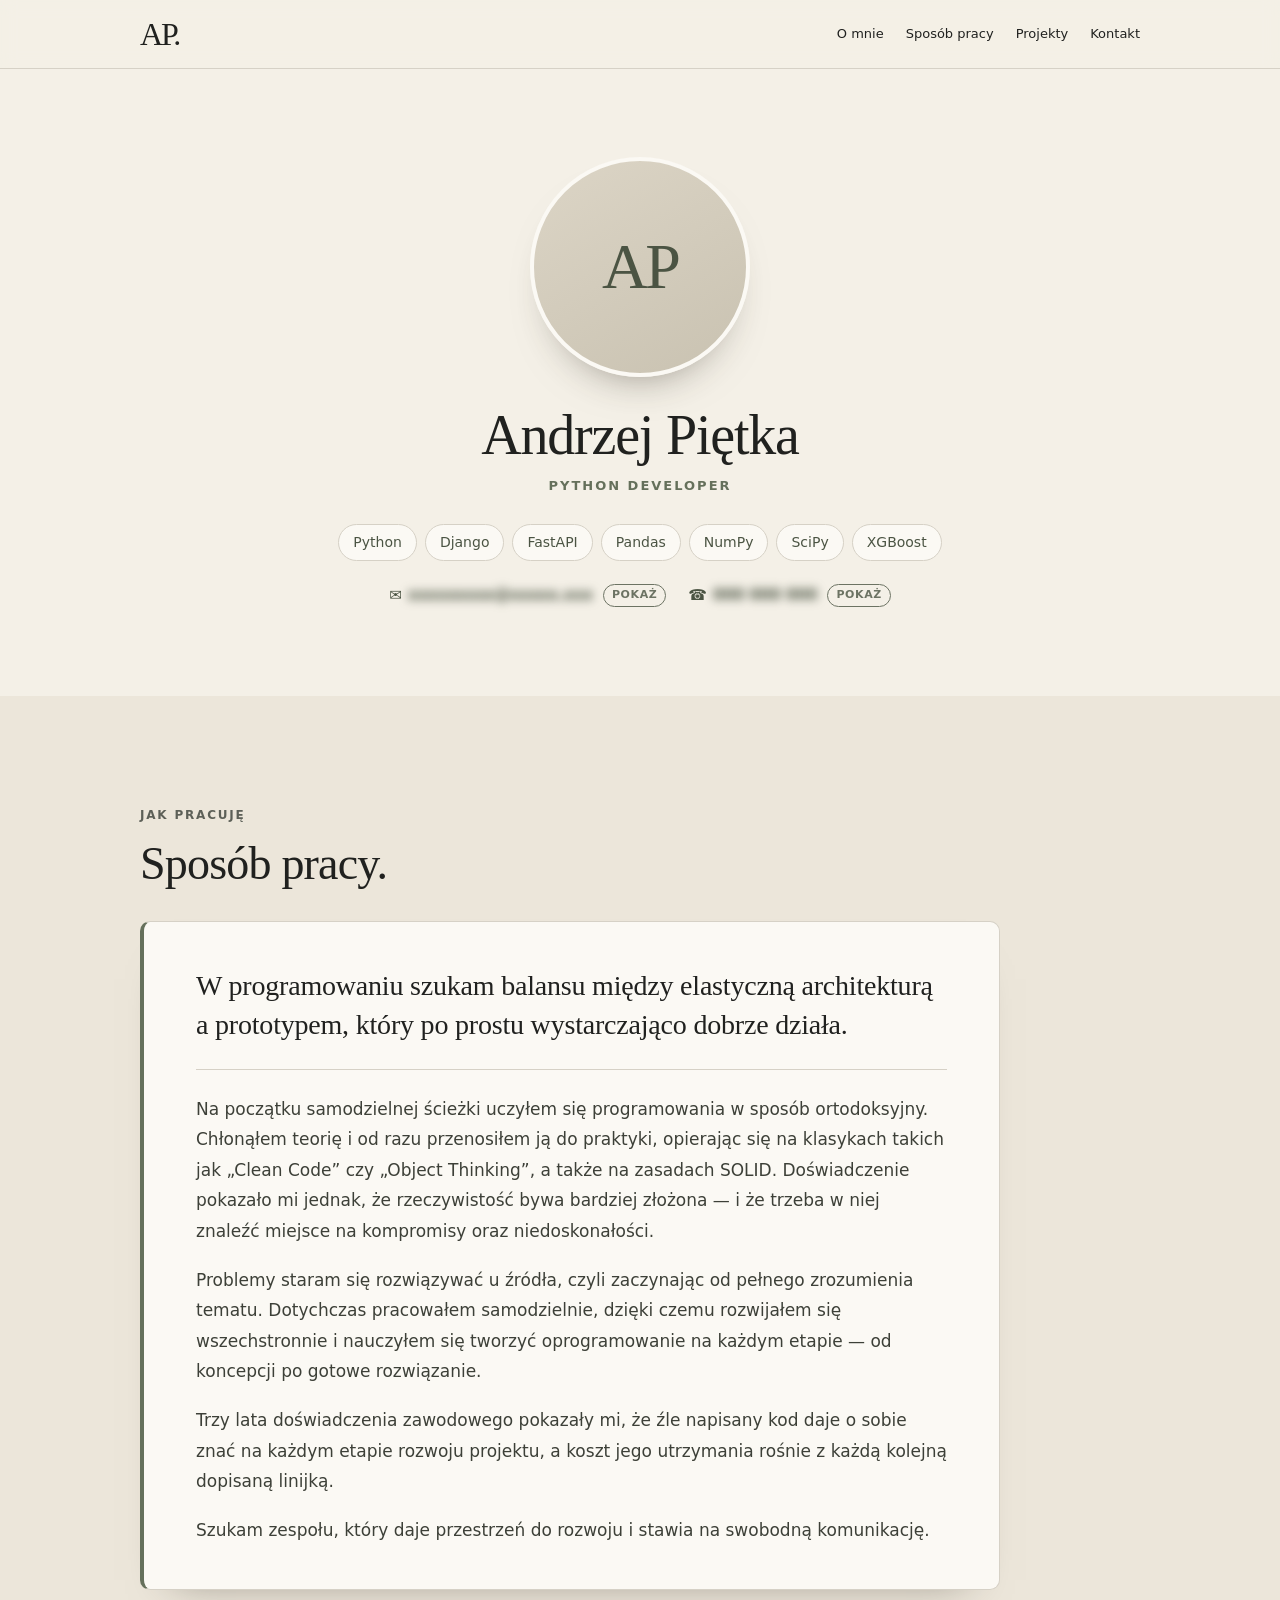
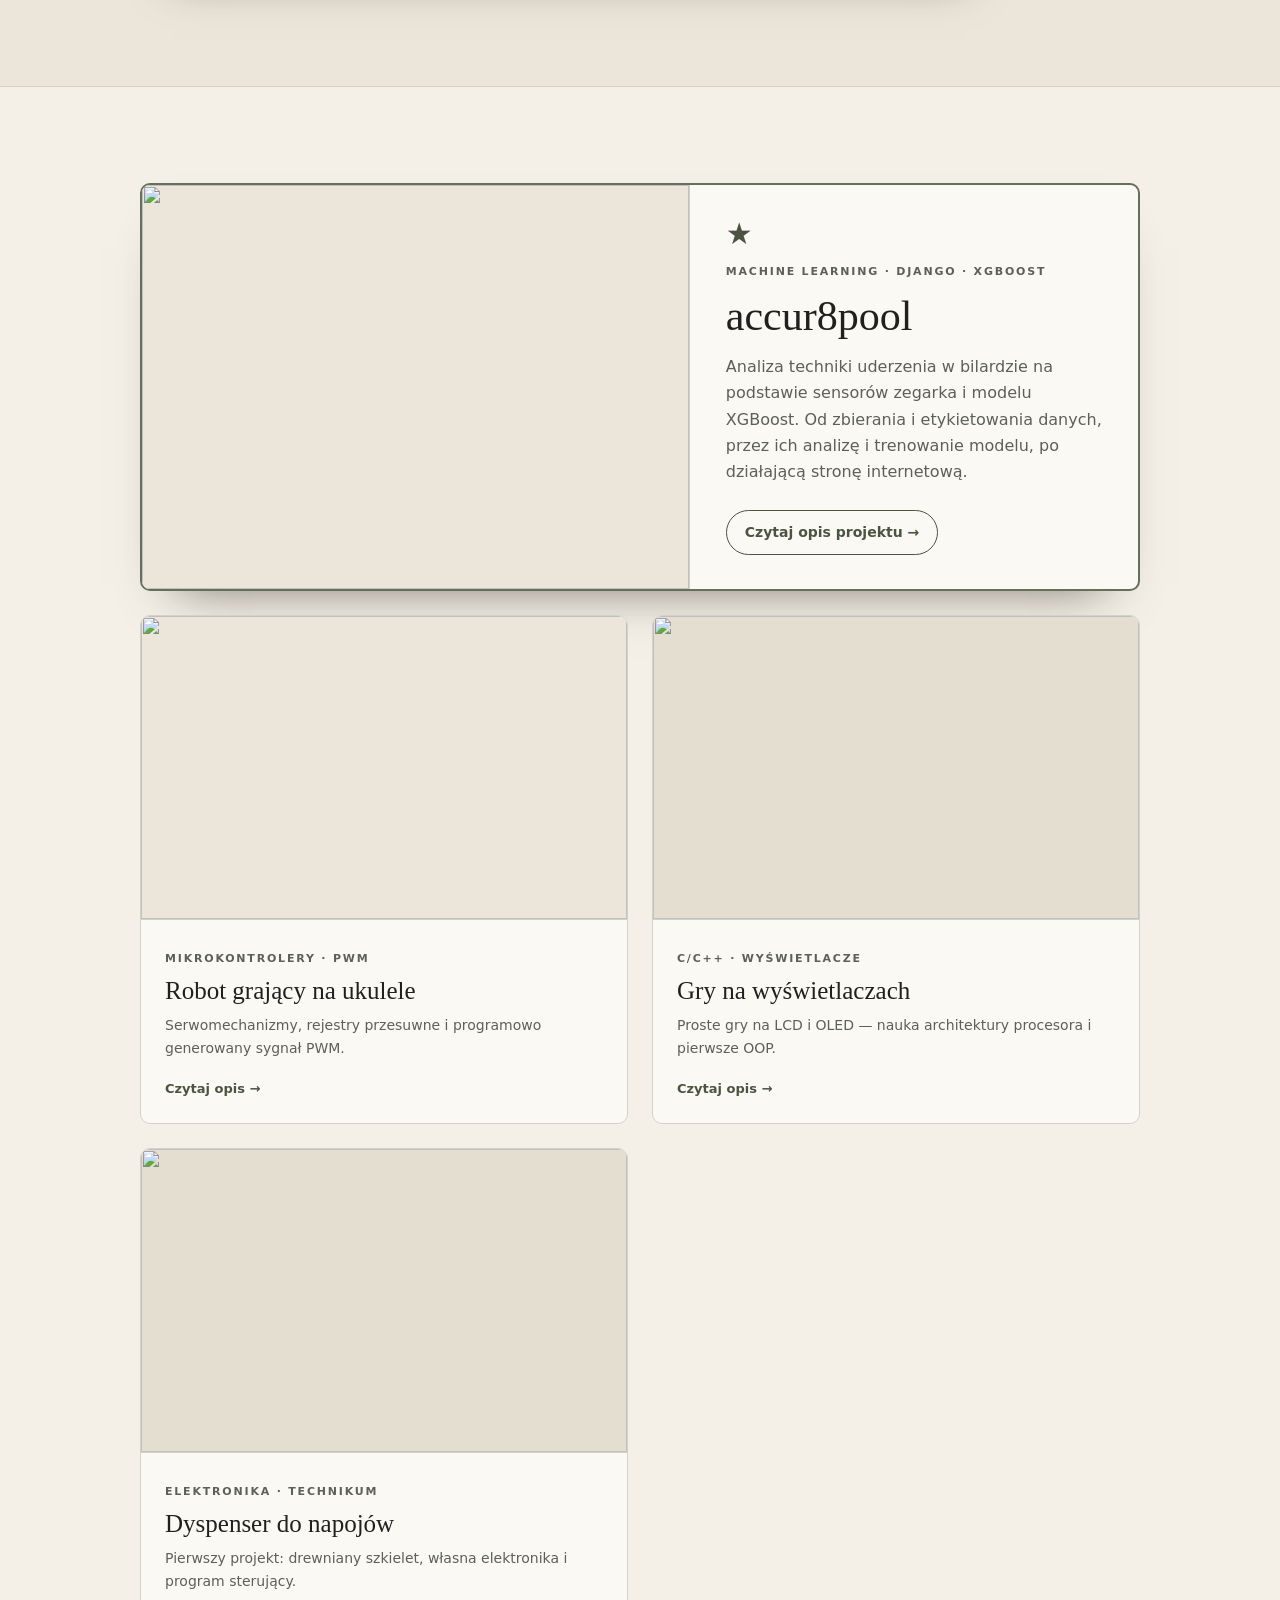
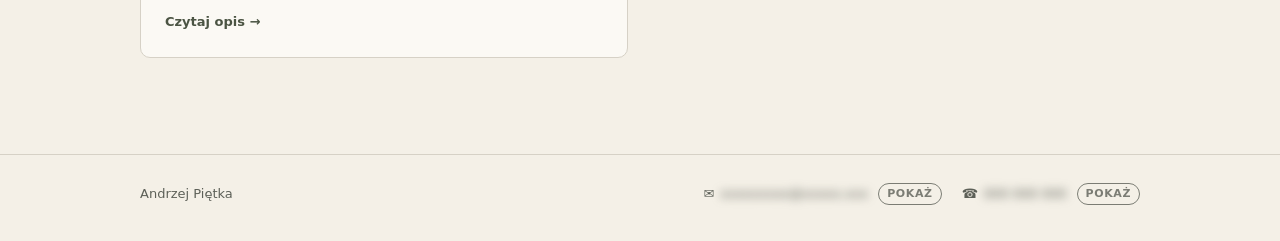
==== commit 5c80e495: "Rozmazany kontakt odkrywany kliknięciem, statystyki (Umami): otwarcia projektów, czas czytania, odkr" ====
--- a/strona/index.html
+++ b/strona/index.html
@@ -17,7 +17,7 @@
   <meta property="og:description" content="Portfolio Andrzeja Piętki: od elektroniki i C/C++, przez Pythona i automatyzację, po projekt ML accur8pool">
   <meta property="og:image" content="https://andrzejpietka.pl/zdjecia/zdjecie.jpg">
   <script type="application/ld+json">
-  {"@context":"https://schema.org","@type":"Person","name":"Andrzej Piętka","jobTitle":"Python developer","url":"https://andrzejpietka.pl/","email":"mailto:apietka38@gmail.com","telephone":"+48692506517","image":"https://andrzejpietka.pl/zdjecia/zdjecie.jpg","knowsAbout":["Python","Django","FastAPI","Pandas","NumPy","SciPy","XGBoost","Machine Learning"],"sameAs":["https://accur8pool.pl"]}
+  {"@context":"https://schema.org","@type":"Person","name":"Andrzej Piętka","jobTitle":"Python developer","url":"https://andrzejpietka.pl/","image":"https://andrzejpietka.pl/zdjecia/zdjecie.jpg","knowsAbout":["Python","Django","FastAPI","Pandas","NumPy","SciPy","XGBoost","Machine Learning"],"sameAs":["https://accur8pool.pl"]}
   </script>
   <script>document.documentElement.classList.add('js')</script>
 </head>
@@ -52,7 +52,7 @@
       <ul class="tags" aria-label="Technologie">
         <li>Python</li><li>Django</li><li>FastAPI</li><li>Pandas</li><li>NumPy</li><li>SciPy</li><li>XGBoost</li>
       </ul>
-      <div class="contact" aria-label="Kontakt"><a href="mailto:apietka38@gmail.com"><span aria-hidden="true">✉</span> apietka38@gmail.com</a><a href="tel:+48692506517"><span aria-hidden="true">☎</span> 692 506 517</a></div>
+      <div class="contact" aria-label="Kontakt"><button type="button" class="reveal" data-reveal="email" aria-label="Pokaż adres e-mail"><span aria-hidden="true">✉</span> <span class="reveal-value">xxxxxxxxx@xxxxx.xxx</span><span class="reveal-hint">pokaż</span></button><button type="button" class="reveal" data-reveal="phone" aria-label="Pokaż numer telefonu"><span aria-hidden="true">☎</span> <span class="reveal-value">000 000 000</span><span class="reveal-hint">pokaż</span></button></div>
     </div>
   </section>
 
@@ -190,7 +190,7 @@
 </article>
 </main>
 
-<footer class="footer" id="kontakt"><div class="wrap"><span>Andrzej Piętka</span><span class="footer-contact"><a href="mailto:apietka38@gmail.com"><span aria-hidden="true">✉</span> apietka38@gmail.com</a><a href="tel:+48692506517"><span aria-hidden="true">☎</span> 692 506 517</a></span></div></footer>
+<footer class="footer" id="kontakt"><div class="wrap"><span>Andrzej Piętka</span><span class="footer-contact"><button type="button" class="reveal" data-reveal="email" aria-label="Pokaż adres e-mail"><span aria-hidden="true">✉</span> <span class="reveal-value">xxxxxxxxx@xxxxx.xxx</span><span class="reveal-hint">pokaż</span></button><button type="button" class="reveal" data-reveal="phone" aria-label="Pokaż numer telefonu"><span aria-hidden="true">☎</span> <span class="reveal-value">000 000 000</span><span class="reveal-hint">pokaż</span></button></span></div></footer>
 
 <dialog class="dialog" id="image-dialog" aria-labelledby="dialog-caption">
   <form method="dialog"><button class="dialog-close" aria-label="Zamknij powiększenie">Zamknij ×</button></form>
@@ -198,6 +198,8 @@
   <p id="dialog-caption"></p>
 </dialog>
 
+<!-- Statystyki (Umami). Po instalacji wklej swój Website ID w data-website-id — instrukcja w umami/INSTRUKCJA.txt -->
+<script defer src="https://statystyki.andrzejpietka.pl/script.js" data-website-id="WKLEJ-TUTAJ-WEBSITE-ID" data-domains="andrzejpietka.pl,www.andrzejpietka.pl"></script>
 <script src="app.js"></script>
 </body>
 </html>
--- a/strona/styles.css
+++ b/strona/styles.css
@@ -155,3 +155,13 @@
   .card-featured .card-cover{flex:none;aspect-ratio:16/10;min-height:0;border-right:0;border-bottom:1px solid var(--line)}
   .card-featured .card-body{padding:24px}
 }
+/* Rozmazany kontakt */
+.reveal{display:inline-flex;align-items:center;gap:6px;padding:0;border:0;background:none;color:inherit;font:inherit}
+.contact .reveal{color:var(--sage-dark);font-weight:600;font-size:15px}
+.reveal-value{filter:blur(5px);user-select:none;transition:filter .2s}
+.reveal:hover .reveal-value{filter:blur(4px)}
+.reveal-hint{font-size:11px;font-weight:600;letter-spacing:.6px;text-transform:uppercase;border:1px solid currentColor;border-radius:999px;padding:1px 8px;margin-left:4px;opacity:.8}
+.reveal:hover .reveal-hint{opacity:1}
+.revealed{text-decoration:none}
+.contact .revealed{color:var(--sage-dark);font-weight:600;font-size:15px}
+.revealed:hover{text-decoration:underline}
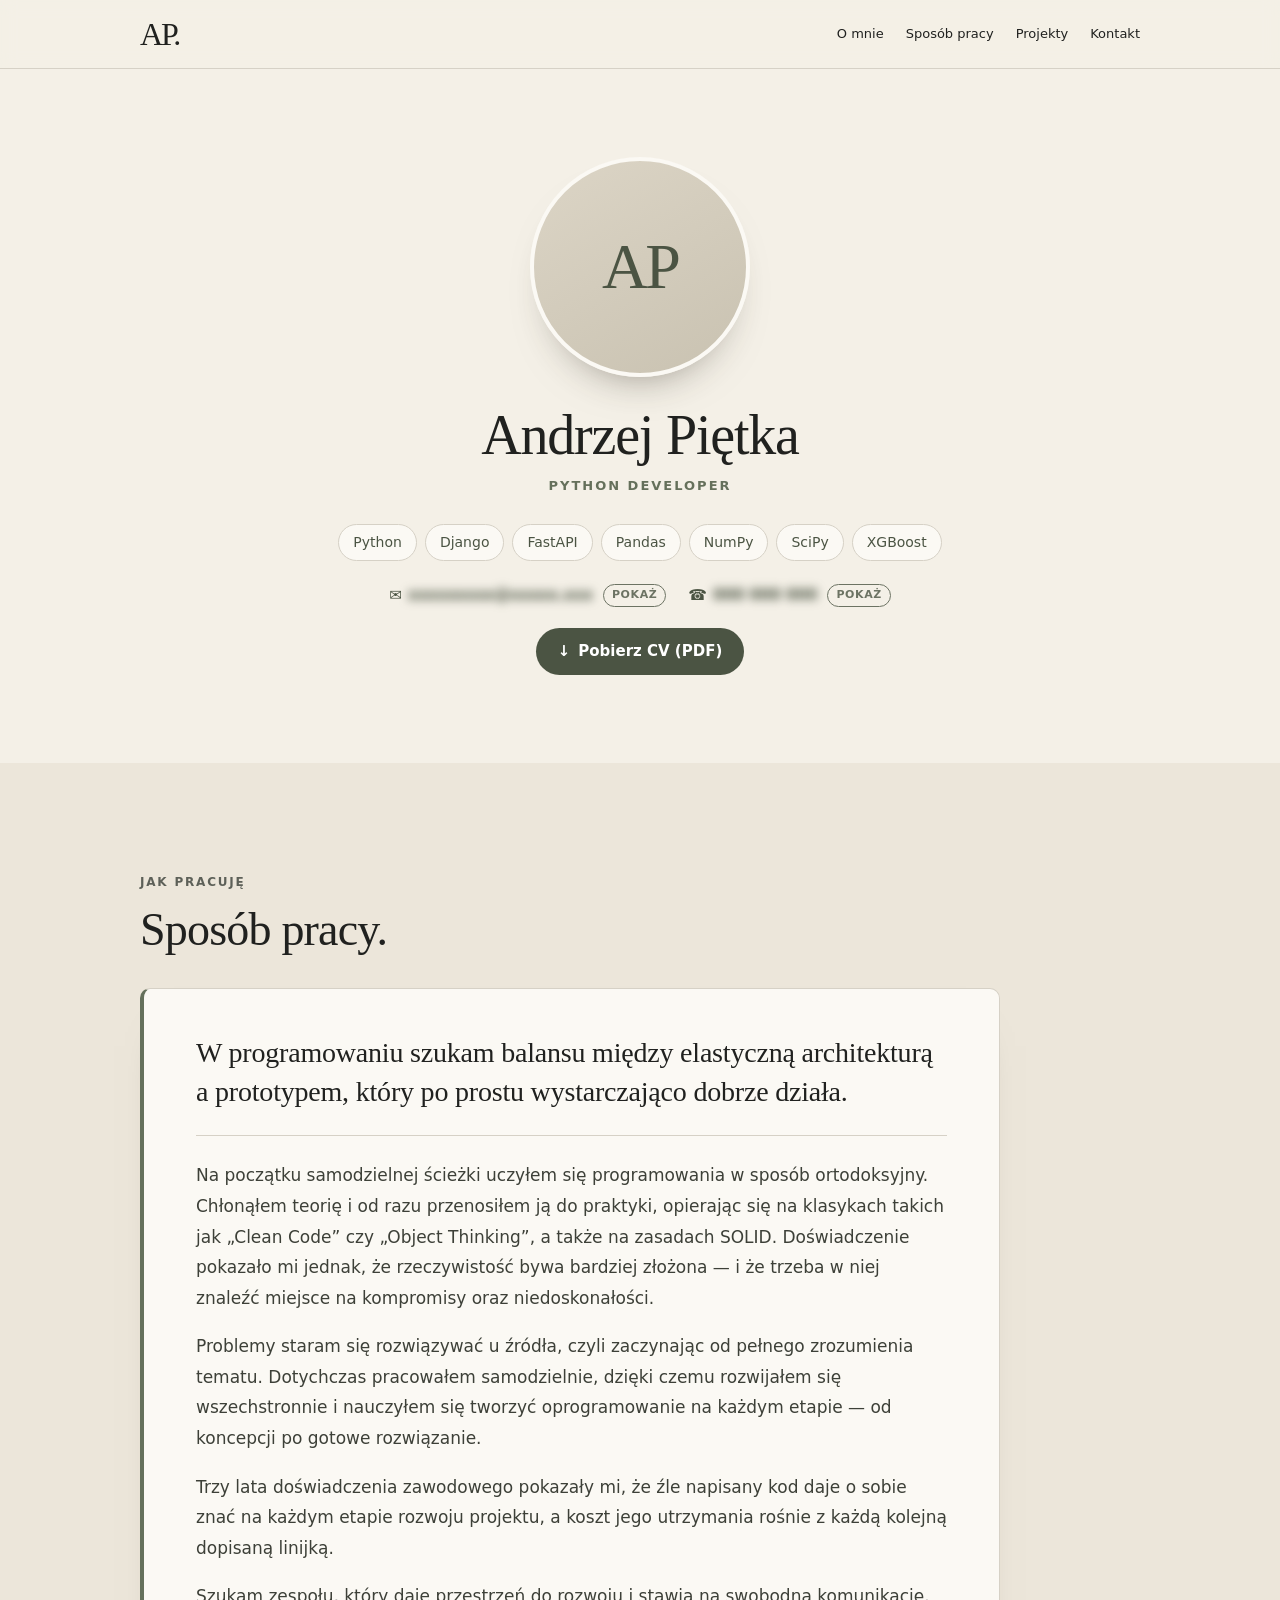
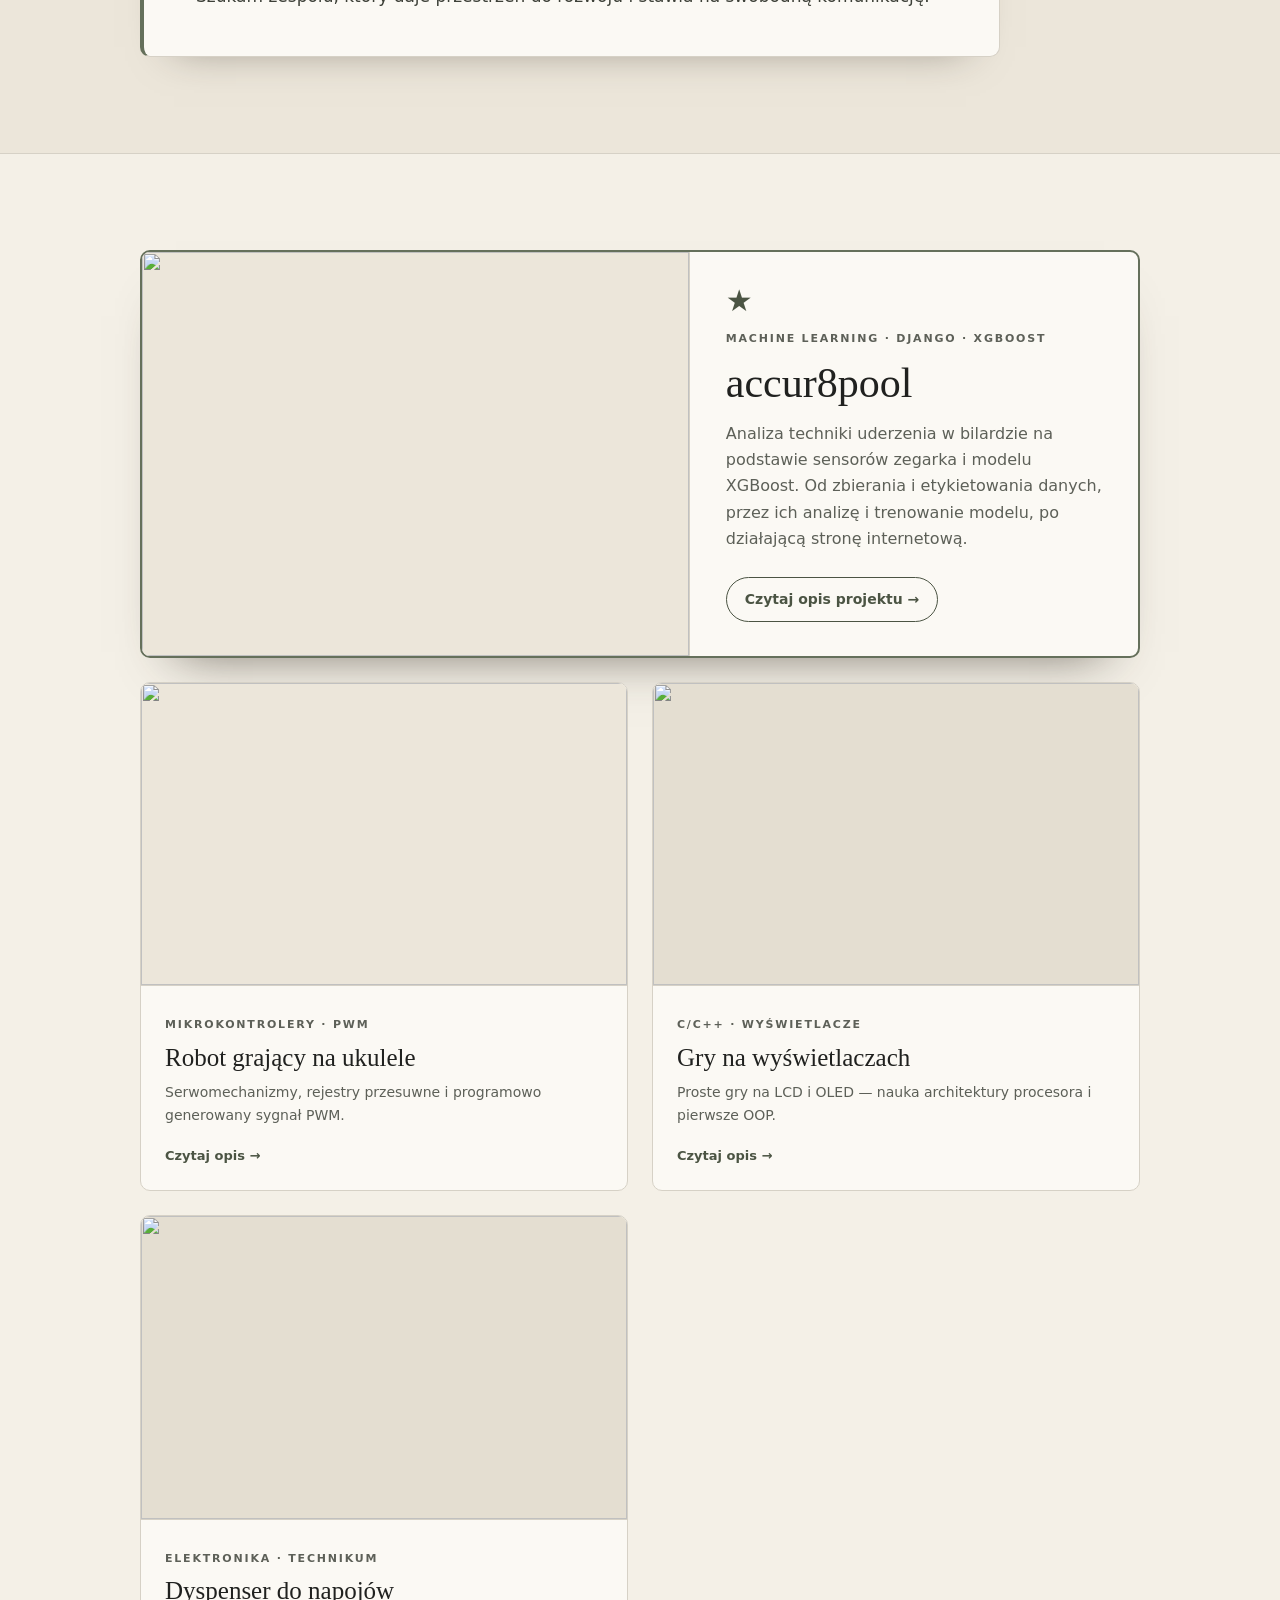
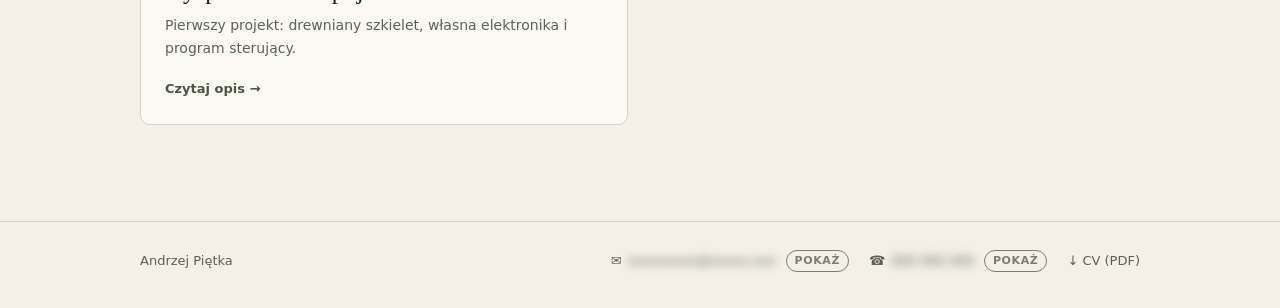
==== commit eb0f1bcf: "Pobieranie CV: przycisk na górze i w stopce, zdarzenie pobranie-cv, nginx bez indeksowania PDF Co-Au" ====
--- a/strona/index.html
+++ b/strona/index.html
@@ -53,6 +53,7 @@
         <li>Python</li><li>Django</li><li>FastAPI</li><li>Pandas</li><li>NumPy</li><li>SciPy</li><li>XGBoost</li>
       </ul>
       <div class="contact" aria-label="Kontakt"><button type="button" class="reveal" data-reveal="email" aria-label="Pokaż adres e-mail"><span aria-hidden="true">✉</span> <span class="reveal-value">xxxxxxxxx@xxxxx.xxx</span><span class="reveal-hint">pokaż</span></button><button type="button" class="reveal" data-reveal="phone" aria-label="Pokaż numer telefonu"><span aria-hidden="true">☎</span> <span class="reveal-value">000 000 000</span><span class="reveal-hint">pokaż</span></button></div>
+      <a class="cv-download" href="CV-Andrzej-Pietka.pdf" download><span aria-hidden="true">↓</span> Pobierz CV (PDF)</a>
     </div>
   </section>
 
@@ -190,7 +191,7 @@
 </article>
 </main>
 
-<footer class="footer" id="kontakt"><div class="wrap"><span>Andrzej Piętka</span><span class="footer-contact"><button type="button" class="reveal" data-reveal="email" aria-label="Pokaż adres e-mail"><span aria-hidden="true">✉</span> <span class="reveal-value">xxxxxxxxx@xxxxx.xxx</span><span class="reveal-hint">pokaż</span></button><button type="button" class="reveal" data-reveal="phone" aria-label="Pokaż numer telefonu"><span aria-hidden="true">☎</span> <span class="reveal-value">000 000 000</span><span class="reveal-hint">pokaż</span></button></span></div></footer>
+<footer class="footer" id="kontakt"><div class="wrap"><span>Andrzej Piętka</span><span class="footer-contact"><button type="button" class="reveal" data-reveal="email" aria-label="Pokaż adres e-mail"><span aria-hidden="true">✉</span> <span class="reveal-value">xxxxxxxxx@xxxxx.xxx</span><span class="reveal-hint">pokaż</span></button><button type="button" class="reveal" data-reveal="phone" aria-label="Pokaż numer telefonu"><span aria-hidden="true">☎</span> <span class="reveal-value">000 000 000</span><span class="reveal-hint">pokaż</span></button><a href="CV-Andrzej-Pietka.pdf" download>↓ CV (PDF)</a></span></div></footer>
 
 <dialog class="dialog" id="image-dialog" aria-labelledby="dialog-caption">
   <form method="dialog"><button class="dialog-close" aria-label="Zamknij powiększenie">Zamknij ×</button></form>
--- a/strona/styles.css
+++ b/strona/styles.css
@@ -165,3 +165,6 @@
 .revealed{text-decoration:none}
 .contact .revealed{color:var(--sage-dark);font-weight:600;font-size:15px}
 .revealed:hover{text-decoration:underline}
+/* Pobieranie CV */
+.cv-download{display:inline-flex;align-items:center;gap:8px;margin-top:20px;padding:11px 22px;border-radius:999px;background:var(--sage-dark);color:#fff;font-weight:600;font-size:15px;text-decoration:none;transition:background .15s}
+.cv-download:hover{background:var(--ink)}
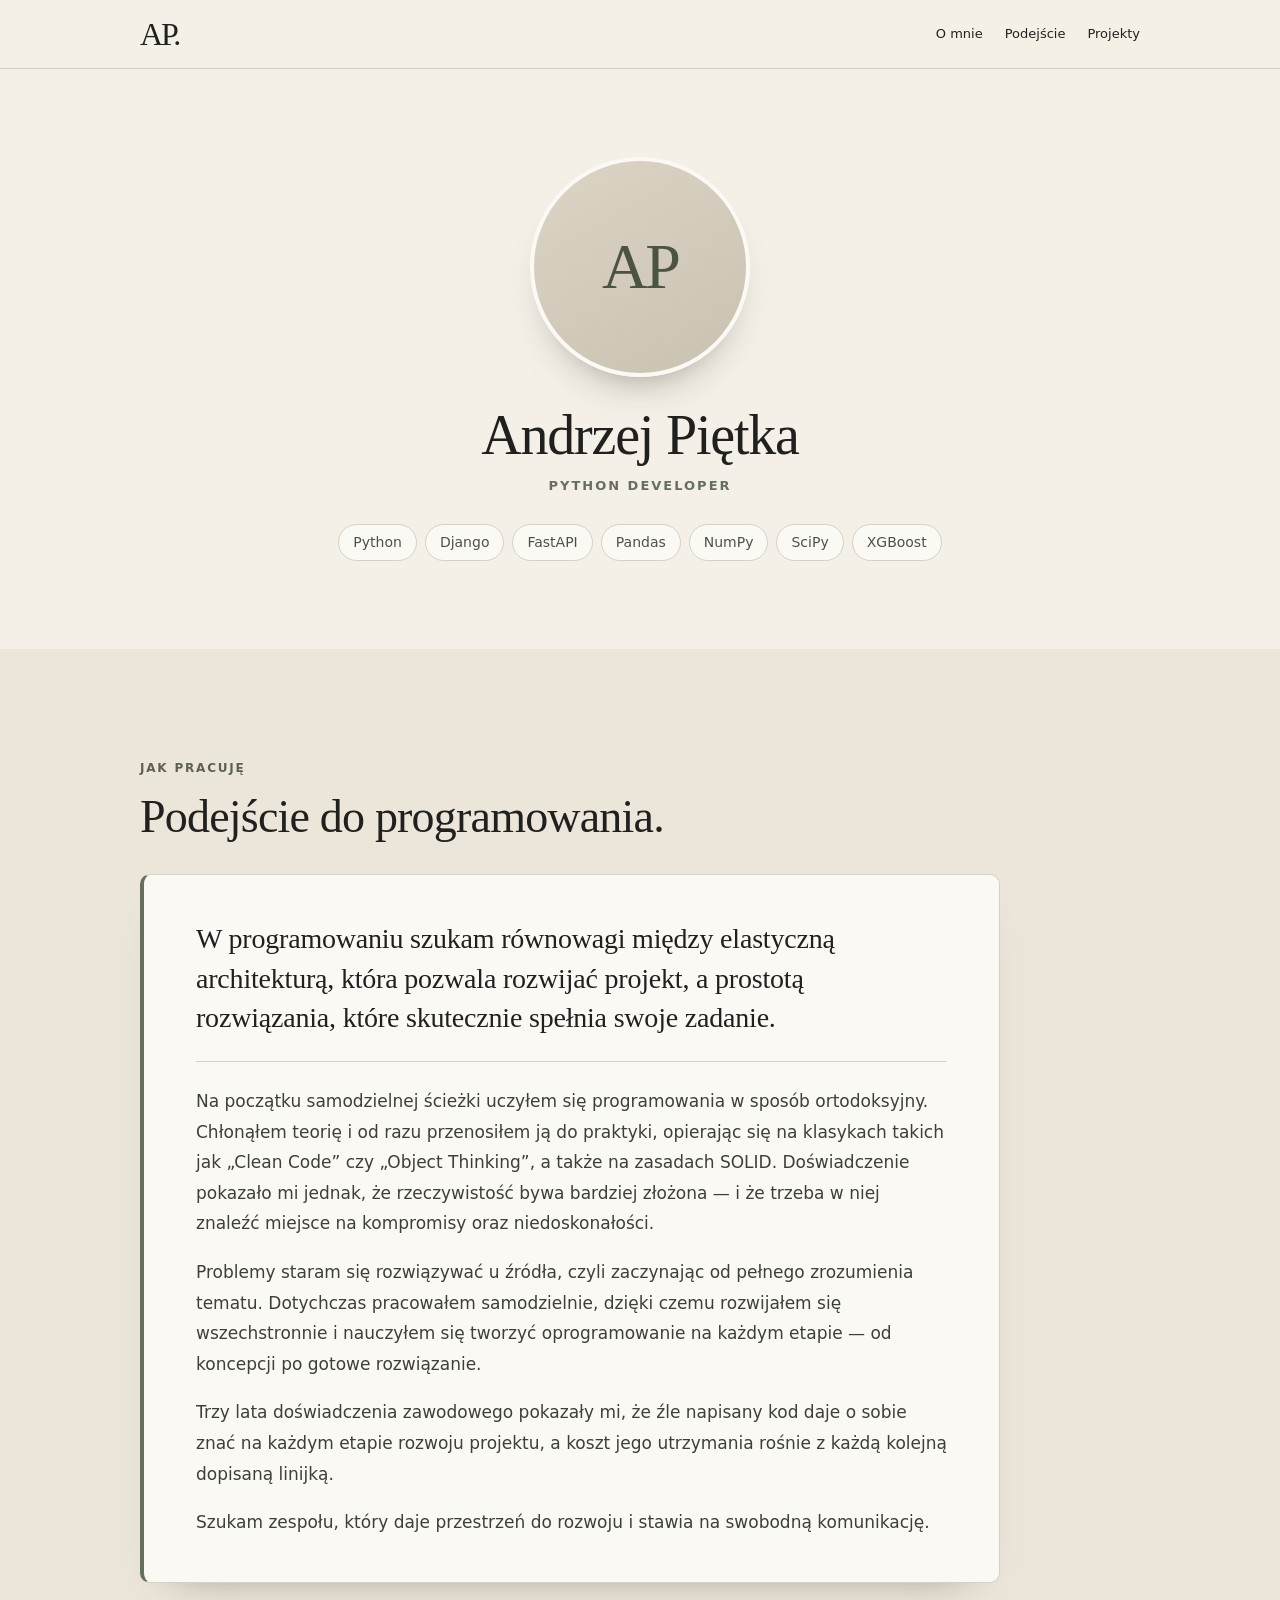
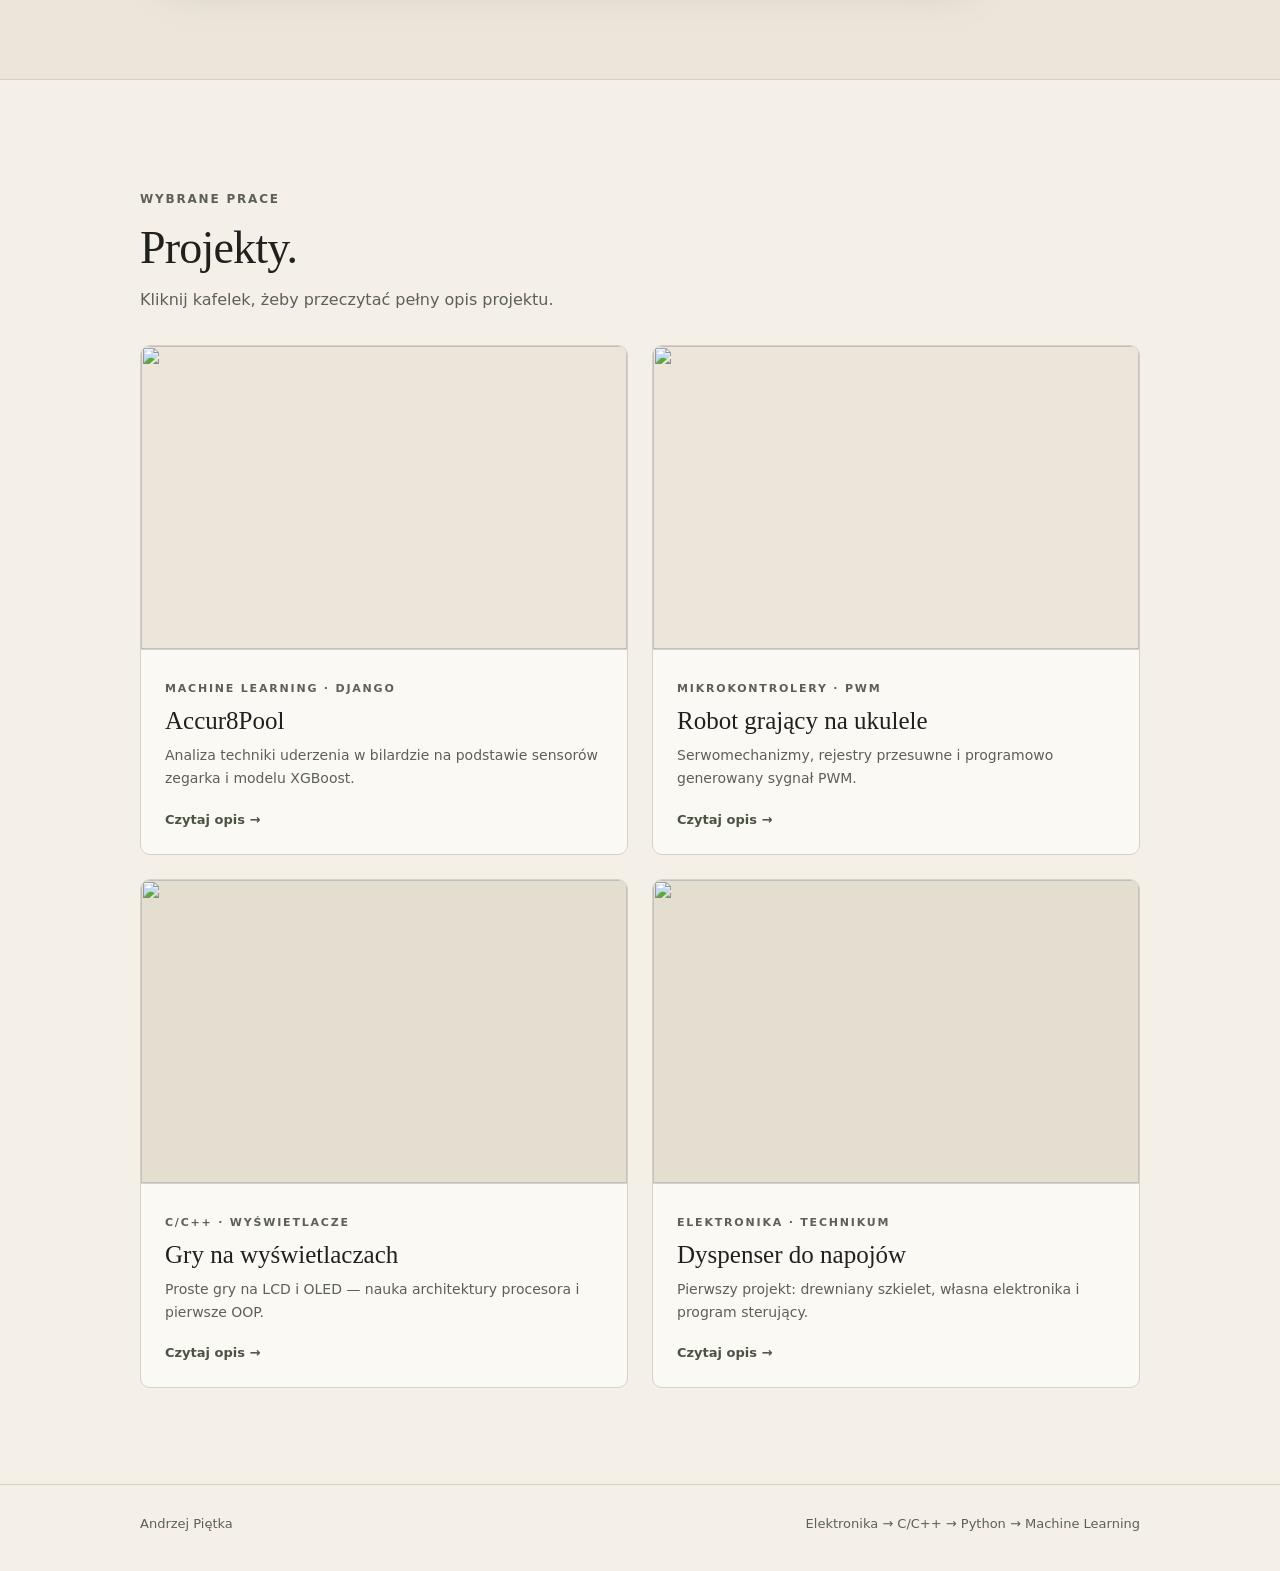
==== commit 3f25b095: "Zmiana tekstu w sekcji podejścia Co-Authored-By: Claude Opus 5.5 <noreply@anthropic.com> Claude-Sess" ====
--- a/strona/index.html
+++ b/strona/index.html
@@ -4,21 +4,11 @@
   <meta charset="utf-8">
   <meta name="viewport" content="width=device-width, initial-scale=1">
   <meta name="color-scheme" content="light">
-  <meta name="robots" content="index, follow">
+  <meta name="robots" content="noindex, nofollow">
   <meta name="theme-color" content="#f4f0e7">
   <title>Andrzej Piętka — Python developer</title>
-  <meta name="description" content="Portfolio Andrzeja Piętki: od elektroniki i C/C++, przez Pythona i automatyzację, po projekt ML accur8pool">
+  <meta name="description" content="Portfolio Andrzeja Piętki: od elektroniki i C/C++, przez Pythona i automatyzację, po projekt ML Accur8Pool.">
   <link rel="stylesheet" href="styles.css">
-  <link rel="canonical" href="https://andrzejpietka.pl/">
-  <meta property="og:type" content="profile">
-  <meta property="og:locale" content="pl_PL">
-  <meta property="og:url" content="https://andrzejpietka.pl/">
-  <meta property="og:title" content="Andrzej Piętka — Python developer">
-  <meta property="og:description" content="Portfolio Andrzeja Piętki: od elektroniki i C/C++, przez Pythona i automatyzację, po projekt ML accur8pool">
-  <meta property="og:image" content="https://andrzejpietka.pl/zdjecia/zdjecie.jpg">
-  <script type="application/ld+json">
-  {"@context":"https://schema.org","@type":"Person","name":"Andrzej Piętka","jobTitle":"Python developer","url":"https://andrzejpietka.pl/","image":"https://andrzejpietka.pl/zdjecia/zdjecie.jpg","knowsAbout":["Python","Django","FastAPI","Pandas","NumPy","SciPy","XGBoost","Machine Learning"],"sameAs":["https://accur8pool.pl"]}
-  </script>
   <script>document.documentElement.classList.add('js')</script>
 </head>
 <body>
@@ -29,9 +19,8 @@
     <a class="mark" href="#start" aria-label="Andrzej Piętka — początek strony">AP.</a>
     <nav class="navlinks" aria-label="Sekcje strony">
       <a href="#o-mnie">O mnie</a>
-      <a href="#podejscie">Sposób pracy</a>
+      <a href="#podejscie">Podejście</a>
       <a href="#projekty">Projekty</a>
-      <a href="#kontakt">Kontakt</a>
     </nav>
   </div>
 </header>
@@ -52,8 +41,6 @@
       <ul class="tags" aria-label="Technologie">
         <li>Python</li><li>Django</li><li>FastAPI</li><li>Pandas</li><li>NumPy</li><li>SciPy</li><li>XGBoost</li>
       </ul>
-      <div class="contact" aria-label="Kontakt"><button type="button" class="reveal" data-reveal="email" aria-label="Pokaż adres e-mail"><span aria-hidden="true">✉</span> <span class="reveal-value">xxxxxxxxx@xxxxx.xxx</span><span class="reveal-hint">pokaż</span></button><button type="button" class="reveal" data-reveal="phone" aria-label="Pokaż numer telefonu"><span aria-hidden="true">☎</span> <span class="reveal-value">000 000 000</span><span class="reveal-hint">pokaż</span></button></div>
-      <a class="cv-download" href="CV-Andrzej-Pietka.pdf" download><span aria-hidden="true">↓</span> Pobierz CV (PDF)</a>
     </div>
   </section>
 
@@ -62,10 +49,10 @@
     <div class="wrap">
       <div class="section-head">
         <p class="eyebrow">Jak pracuję</p>
-        <h2>Sposób pracy.</h2>
+        <h2>Podejście do programowania.</h2>
       </div>
       <div class="approach-box">
-        <p class="approach-lead">W programowaniu szukam balansu między elastyczną architekturą a&nbsp;prototypem, który po prostu wystarczająco dobrze działa.</p>
+        <p class="approach-lead">W programowaniu szukam równowagi między elastyczną architekturą, która pozwala rozwijać projekt, a&nbsp;prostotą rozwiązania, które skutecznie spełnia swoje zadanie.</p>
         <div class="approach-text">
           <p>Na początku samodzielnej ścieżki uczyłem się programowania w&nbsp;sposób ortodoksyjny. Chłonąłem teorię i&nbsp;od razu przenosiłem ją do praktyki, opierając się na klasykach takich jak „Clean Code” czy „Object Thinking”, a&nbsp;także na zasadach SOLID. Doświadczenie pokazało mi jednak, że rzeczywistość bywa bardziej złożona — i&nbsp;że trzeba w&nbsp;niej znaleźć miejsce na kompromisy oraz niedoskonałości.</p>
           <p>Problemy staram się rozwiązywać u&nbsp;źródła, czyli zaczynając od pełnego zrozumienia tematu. Dotychczas pracowałem samodzielnie, dzięki czemu rozwijałem się wszechstronnie i&nbsp;nauczyłem się tworzyć oprogramowanie na każdym etapie — od koncepcji po gotowe rozwiązanie.</p>
@@ -79,10 +66,15 @@
   <!-- 4. Projekty jako kafelki -->
   <section class="section" id="projekty">
     <div class="wrap">
+      <div class="section-head">
+        <p class="eyebrow">Wybrane prace</p>
+        <h2>Projekty.</h2>
+        <p>Kliknij kafelek, żeby przeczytać pełny opis projektu.</p>
+      </div>
       <div class="cards">
-        <a class="card card-featured" href="#accur8pool">
+        <a class="card" href="#accur8pool">
           <div class="card-cover"><img src="../zdjecia/accur8pool-wykres.png" alt="" loading="lazy"></div>
-          <div class="card-body"><span class="badge" aria-label="Wyróżniony projekt">★</span><p class="eyebrow">Machine learning · Django · XGBoost</p><h3>accur8pool</h3><p>Analiza techniki uderzenia w bilardzie na podstawie sensorów zegarka i modelu XGBoost. Od zbierania i etykietowania danych, przez ich analizę i trenowanie modelu, po działającą stronę internetową.</p><span class="card-more card-more-strong">Czytaj opis projektu →</span></div>
+          <div class="card-body"><p class="eyebrow">Machine learning · Django</p><h3>Accur8Pool</h3><p>Analiza techniki uderzenia w bilardzie na podstawie sensorów zegarka i modelu XGBoost.</p><span class="card-more">Czytaj opis →</span></div>
         </a>
         <a class="card" href="#ukulele">
           <div class="card-cover"><img src="../zdjecia/ukulele-konstrukcja.png" alt="" loading="lazy"></div>
@@ -105,7 +97,7 @@
 <article class="project" id="accur8pool" aria-labelledby="accur8pool-title">
   <div class="wrap">
     <a class="back" href="#projekty">← Wszystkie projekty</a>
-    <header class="project-head"><p class="eyebrow">Machine learning i własne dane</p><h2 id="accur8pool-title">accur8pool</h2><p>Analiza techniki uderzenia w bilardzie na podstawie sensorów smartwatcha.</p><a class="site-link" href="https://accur8pool.pl" target="_blank" rel="noopener">Odwiedź stronę projektu: accur8pool.pl <span aria-hidden="true">↗</span></a></header>
+    <header class="project-head"><p class="eyebrow">Machine learning i własne dane</p><h2 id="accur8pool-title">Accur8Pool.</h2><p>Analiza techniki uderzenia w bilardzie na podstawie sensorów smartwatcha. Strona projektu: <a href="https://accur8pool.pl" target="_blank" rel="noopener">accur8pool.pl</a>.</p></header>
     <div class="prose">
       <h3>Założenia projektu</h3>
       <p>Pomysł narodził się z chęci wykorzystania w praktyce wiedzy z zakresu uczenia maszynowego. Chciałem połączyć moje hobby, jakim jest bilard, z programowaniem. Wiedziałem, że sensory ze smartwatcha można wykorzystać do zbierania danych z gry bilardowej. Na tym etapie nie było jeszcze doprecyzowane, co dokładnie projekt ma robić.</p>
@@ -174,11 +166,8 @@
     <a class="back" href="#projekty">← Wszystkie projekty</a>
     <header class="project-head"><p class="eyebrow">Technikum i pierwsze konstrukcje</p><h2 id="dyspenser-title">Dyspenser do napojów.</h2><p>Drewniany szkielet, własna elektronika i program sterujący.</p></header>
     <div class="prose">
-      <h3>2017 – Początki przygody z programowaniem</h3>
-      <p>Przygodę z programowaniem rozpocząłem w trakcie nauki w technikum elektronicznym, gdzie szczególnie zainteresował mnie potencjał mikrokontrolerów. Odkryłem, że dzięki nim można tworzyć niemal nieograniczoną liczbę urządzeń, gadżetów oraz realizować własne, autorskie projekty.</p>
-      <p>Moim pierwszym projektem było zaprojektowanie i wykonanie automatycznego dyspensera do napojów. Założenie było proste: zbudować drewnianą konstrukcję, zaprojektować układ elektroniczny oraz odpowiednio zaprogramować sterownik urządzenia.</p>
-      <p>Projekt wykorzystywał pompkę do cieczy, której dobór stanowił jedno z najważniejszych wyzwań. Musiała ona spełniać wymagania dotyczące kontaktu z produktami spożywczymi. Urządzenie umożliwiało regulację ilości dozowanego napoju za pomocą potencjometru, a diody LED informowały o aktualnym stanie pracy dyspensera.</p>
-      <p>Był to istotny etap w mojej drodze zawodowej, ponieważ po raz pierwszy mogłem w praktyce połączyć wiedzę z zakresu elektroniki i programowania, tworząc od podstaw działające urządzenie. Projekt ten rozbudził moją ciekawość technologiczną i zachęcił mnie do dalszego rozwijania umiejętności programistycznych.</p>
+      <p>Przygodę z programowaniem rozpoczynałem w trakcie nauki w technikum elektronicznym, gdzie zaciekawił mnie potencjał mikroprocesorów, które pozwalały tworzyć nieograniczoną ilość sprzętu, gadżetów oraz własnych projektów.</p>
+      <p>Moim pierwszym projektem było stworzenie automatycznego dyspensera do napojów. Pomysł był prosty. Zbudować drewniany szkielet, zaprojektować elektronikę oraz odpowiednio zaprogramować kontroler.</p>
     </div>
     <div class="gallery">
       <figure><button type="button" class="photo-open" data-full-image="../zdjecia/dyspenser-konstrukcja.jpg" data-rotation="90" aria-label="Powiększ zdjęcie"><span class="rotated" style="aspect-ratio:777/1381;--photo-width:177.7348777%"><img src="../zdjecia/dyspenser-konstrukcja.jpg" alt="Budowa obudowy dyspensera" width="1381" height="777" loading="lazy"></span></button><figcaption>Budowa obudowy dyspensera</figcaption></figure>
@@ -186,12 +175,12 @@
       <figure><button type="button" class="photo-open" data-full-image="../zdjecia/dyspenser-gotowy.jpg" aria-label="Powiększ zdjęcie"><img src="../zdjecia/dyspenser-gotowy.jpg" alt="Gotowy dyspenser do napojów" width="1836" height="3264" loading="lazy"></button><figcaption>Gotowy dyspenser do napojów</figcaption></figure>
       <figure><button type="button" class="photo-open" data-full-image="../zdjecia/dyspenser-elektronika.jpg" aria-label="Powiększ zdjęcie"><img src="../zdjecia/dyspenser-elektronika.jpg" alt="Elektronika wewnątrz obudowy" width="1836" height="3264" loading="lazy"></button><figcaption>Elektronika wewnątrz obudowy</figcaption></figure>
     </div>
-    <nav class="next-project" aria-label="Nawigacja między projektami"><a class="back" href="#projekty">← Wszystkie projekty</a><a class="back" href="#accur8pool">Następny: accur8pool →</a></nav>
+    <nav class="next-project" aria-label="Nawigacja między projektami"><a class="back" href="#projekty">← Wszystkie projekty</a><a class="back" href="#accur8pool">Następny: Accur8Pool →</a></nav>
   </div>
 </article>
 </main>
 
-<footer class="footer" id="kontakt"><div class="wrap"><span>Andrzej Piętka</span><span class="footer-contact"><button type="button" class="reveal" data-reveal="email" aria-label="Pokaż adres e-mail"><span aria-hidden="true">✉</span> <span class="reveal-value">xxxxxxxxx@xxxxx.xxx</span><span class="reveal-hint">pokaż</span></button><button type="button" class="reveal" data-reveal="phone" aria-label="Pokaż numer telefonu"><span aria-hidden="true">☎</span> <span class="reveal-value">000 000 000</span><span class="reveal-hint">pokaż</span></button><a href="CV-Andrzej-Pietka.pdf" download>↓ CV (PDF)</a></span></div></footer>
+<footer class="footer"><div class="wrap"><span>Andrzej Piętka</span><span>Elektronika → C/C++ → Python → Machine Learning</span></div></footer>
 
 <dialog class="dialog" id="image-dialog" aria-labelledby="dialog-caption">
   <form method="dialog"><button class="dialog-close" aria-label="Zamknij powiększenie">Zamknij ×</button></form>
@@ -199,8 +188,6 @@
   <p id="dialog-caption"></p>
 </dialog>
 
-<!-- Statystyki (Umami). Po instalacji wklej swój Website ID w data-website-id — instrukcja w umami/INSTRUKCJA.txt -->
-<script defer src="https://statystyki.andrzejpietka.pl/script.js" data-website-id="WKLEJ-TUTAJ-WEBSITE-ID" data-domains="andrzejpietka.pl,www.andrzejpietka.pl"></script>
 <script src="app.js"></script>
 </body>
 </html>
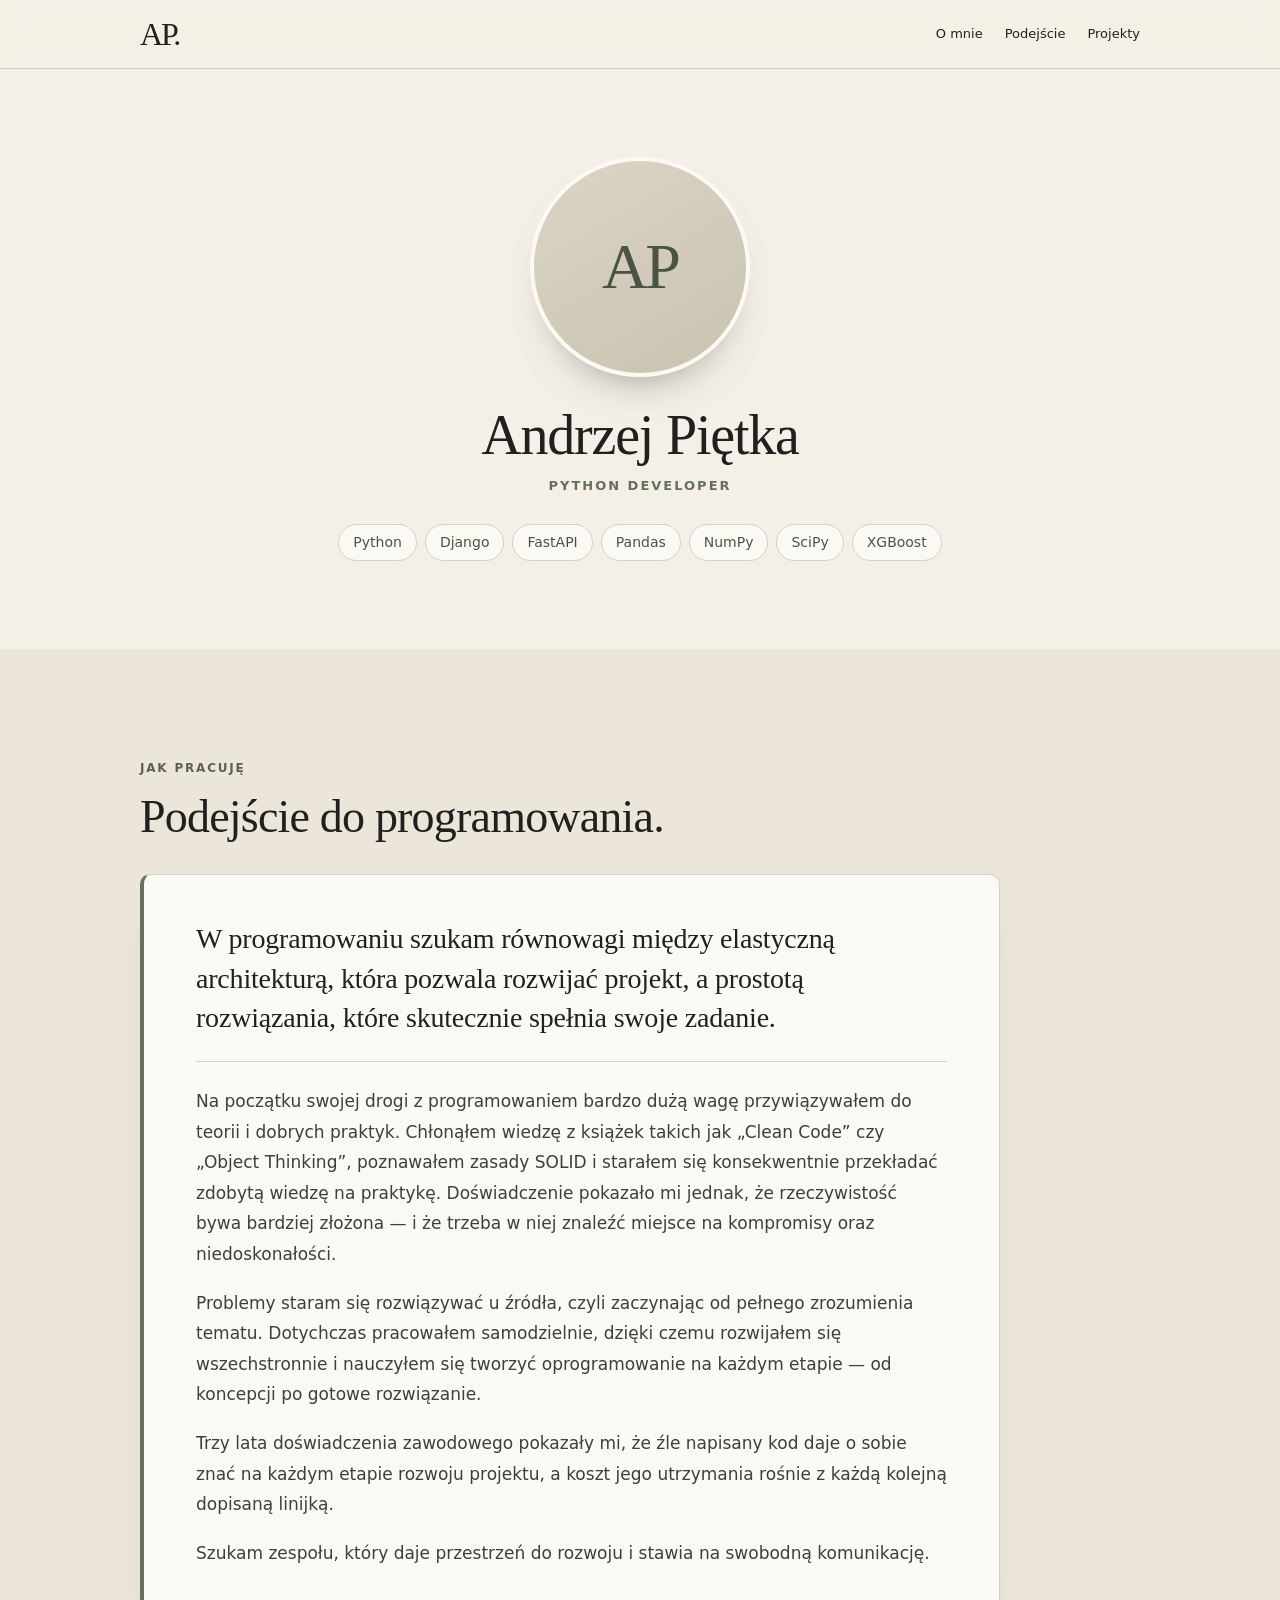
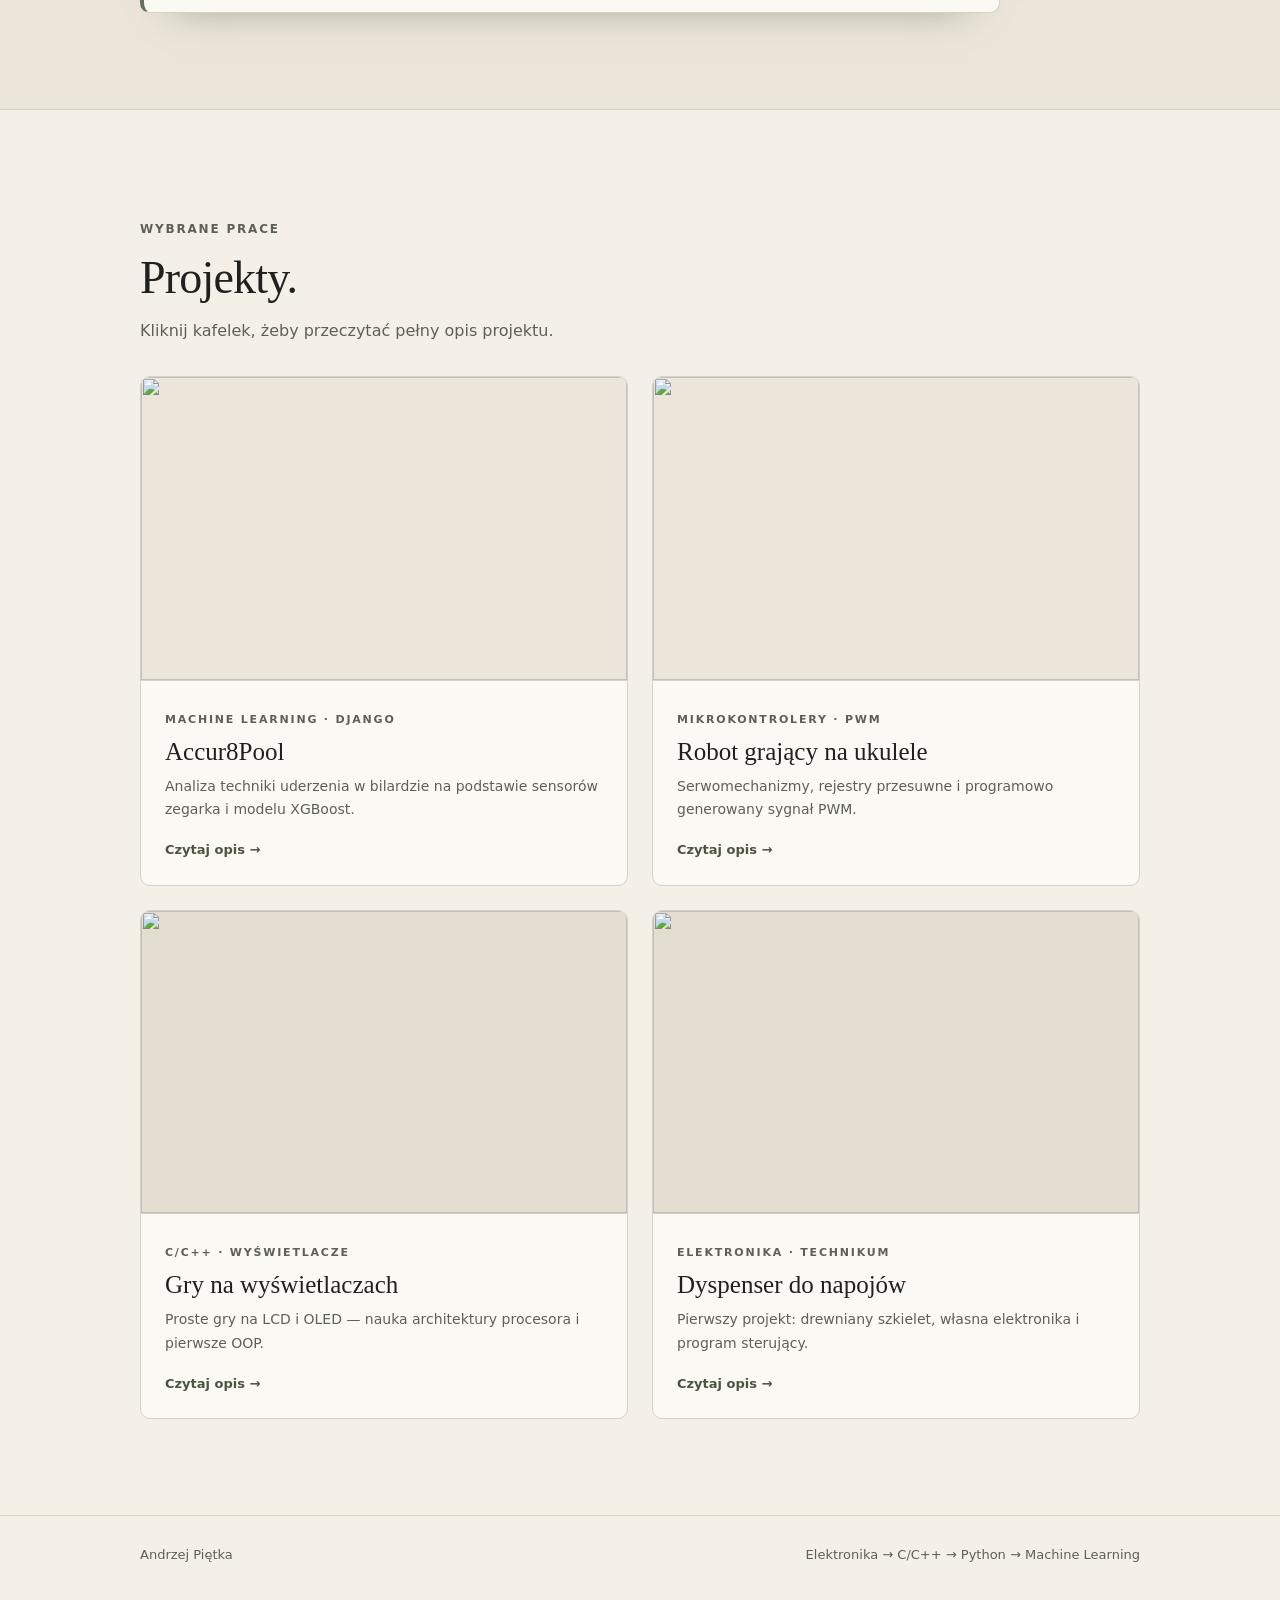
==== commit c3040a6e: "Zmiana pierwszego akapitu w sekcji podejścia Co-Authored-By: Claude Opus 5.5 <noreply@anthropic.com>" ====
--- a/strona/index.html
+++ b/strona/index.html
@@ -54,7 +54,7 @@
       <div class="approach-box">
         <p class="approach-lead">W programowaniu szukam równowagi między elastyczną architekturą, która pozwala rozwijać projekt, a&nbsp;prostotą rozwiązania, które skutecznie spełnia swoje zadanie.</p>
         <div class="approach-text">
-          <p>Na początku samodzielnej ścieżki uczyłem się programowania w&nbsp;sposób ortodoksyjny. Chłonąłem teorię i&nbsp;od razu przenosiłem ją do praktyki, opierając się na klasykach takich jak „Clean Code” czy „Object Thinking”, a&nbsp;także na zasadach SOLID. Doświadczenie pokazało mi jednak, że rzeczywistość bywa bardziej złożona — i&nbsp;że trzeba w&nbsp;niej znaleźć miejsce na kompromisy oraz niedoskonałości.</p>
+          <p>Na początku swojej drogi z&nbsp;programowaniem bardzo dużą wagę przywiązywałem do teorii i&nbsp;dobrych praktyk. Chłonąłem wiedzę z&nbsp;książek takich jak „Clean Code” czy „Object Thinking”, poznawałem zasady SOLID i&nbsp;starałem się konsekwentnie przekładać zdobytą wiedzę na praktykę. Doświadczenie pokazało mi jednak, że rzeczywistość bywa bardziej złożona — i&nbsp;że trzeba w&nbsp;niej znaleźć miejsce na kompromisy oraz niedoskonałości.</p>
           <p>Problemy staram się rozwiązywać u&nbsp;źródła, czyli zaczynając od pełnego zrozumienia tematu. Dotychczas pracowałem samodzielnie, dzięki czemu rozwijałem się wszechstronnie i&nbsp;nauczyłem się tworzyć oprogramowanie na każdym etapie — od koncepcji po gotowe rozwiązanie.</p>
           <p>Trzy lata doświadczenia zawodowego pokazały mi, że źle napisany kod daje o&nbsp;sobie znać na każdym etapie rozwoju projektu, a&nbsp;koszt jego utrzymania rośnie z&nbsp;każdą kolejną dopisaną linijką.</p>
           <p>Szukam zespołu, który daje przestrzeń do rozwoju i&nbsp;stawia na swobodną komunikację.</p>
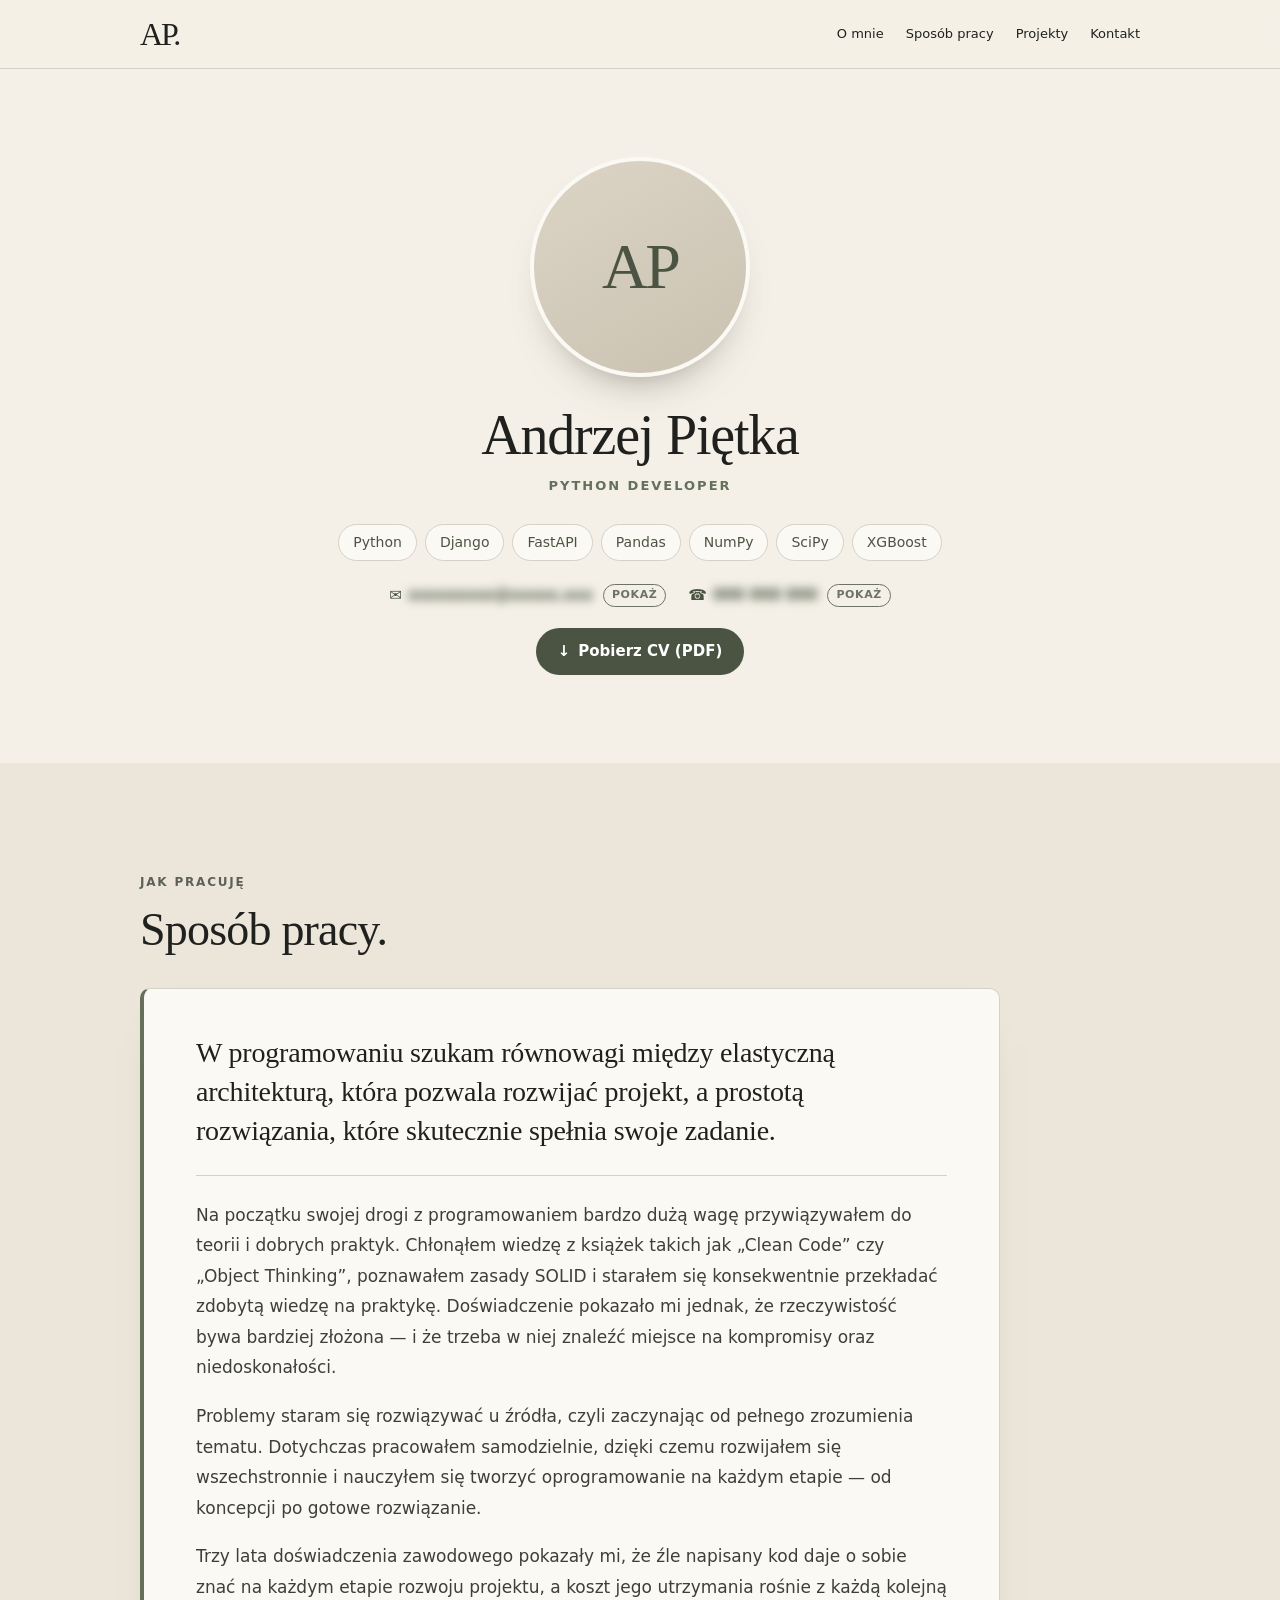
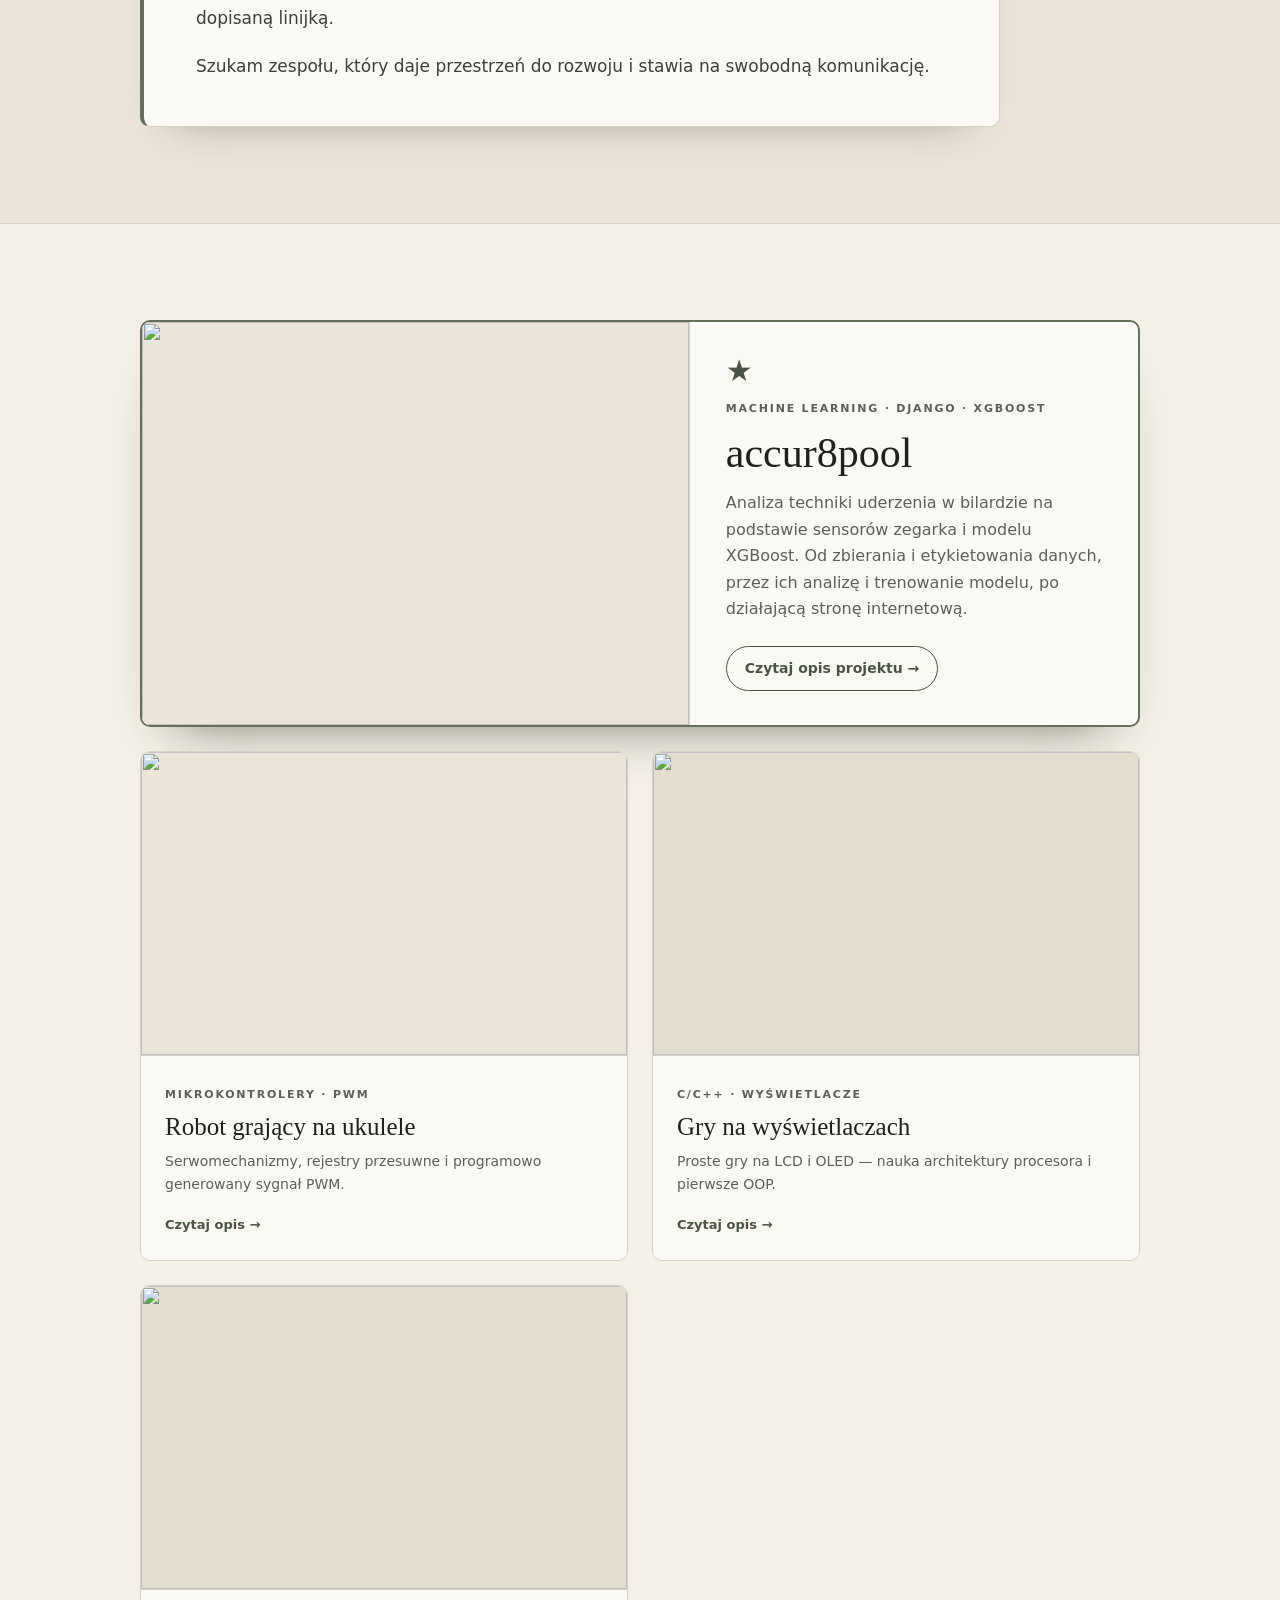
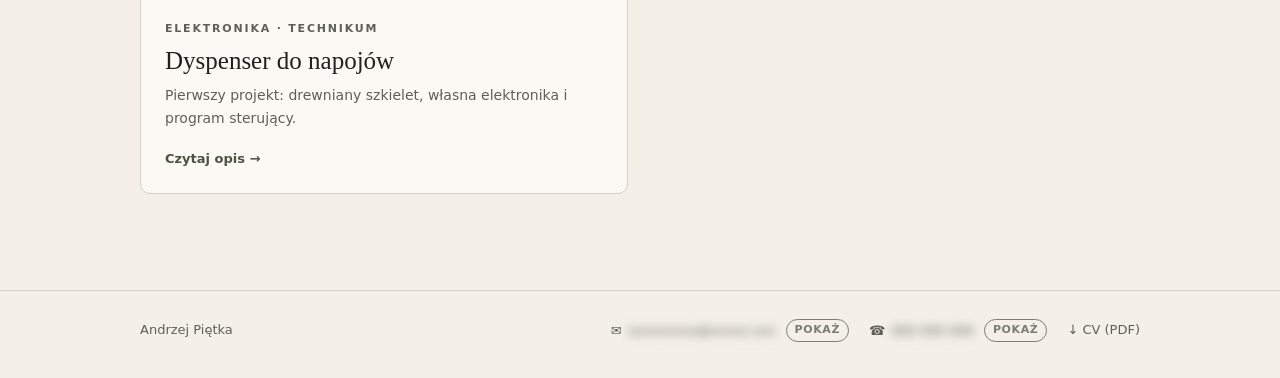
==== commit c55506c5: "Merge pull request #3 from wielkanoc221/claude/bold-bardeen-gaonhy Claude/bold bardeen gaonhy" ====
--- a/strona/index.html
+++ b/strona/index.html
@@ -4,11 +4,21 @@
   <meta charset="utf-8">
   <meta name="viewport" content="width=device-width, initial-scale=1">
   <meta name="color-scheme" content="light">
-  <meta name="robots" content="noindex, nofollow">
+  <meta name="robots" content="index, follow">
   <meta name="theme-color" content="#f4f0e7">
   <title>Andrzej Piętka — Python developer</title>
-  <meta name="description" content="Portfolio Andrzeja Piętki: od elektroniki i C/C++, przez Pythona i automatyzację, po projekt ML Accur8Pool.">
+  <meta name="description" content="Portfolio Andrzeja Piętki: od elektroniki i C/C++, przez Pythona i automatyzację, po projekt ML accur8pool">
   <link rel="stylesheet" href="styles.css">
+  <link rel="canonical" href="https://andrzejpietka.pl/">
+  <meta property="og:type" content="profile">
+  <meta property="og:locale" content="pl_PL">
+  <meta property="og:url" content="https://andrzejpietka.pl/">
+  <meta property="og:title" content="Andrzej Piętka — Python developer">
+  <meta property="og:description" content="Portfolio Andrzeja Piętki: od elektroniki i C/C++, przez Pythona i automatyzację, po projekt ML accur8pool">
+  <meta property="og:image" content="https://andrzejpietka.pl/zdjecia/zdjecie.jpg">
+  <script type="application/ld+json">
+  {"@context":"https://schema.org","@type":"Person","name":"Andrzej Piętka","jobTitle":"Python developer","url":"https://andrzejpietka.pl/","image":"https://andrzejpietka.pl/zdjecia/zdjecie.jpg","knowsAbout":["Python","Django","FastAPI","Pandas","NumPy","SciPy","XGBoost","Machine Learning"],"sameAs":["https://accur8pool.pl"]}
+  </script>
   <script>document.documentElement.classList.add('js')</script>
 </head>
 <body>
@@ -19,8 +29,9 @@
     <a class="mark" href="#start" aria-label="Andrzej Piętka — początek strony">AP.</a>
     <nav class="navlinks" aria-label="Sekcje strony">
       <a href="#o-mnie">O mnie</a>
-      <a href="#podejscie">Podejście</a>
+      <a href="#podejscie">Sposób pracy</a>
       <a href="#projekty">Projekty</a>
+      <a href="#kontakt">Kontakt</a>
     </nav>
   </div>
 </header>
@@ -41,6 +52,8 @@
       <ul class="tags" aria-label="Technologie">
         <li>Python</li><li>Django</li><li>FastAPI</li><li>Pandas</li><li>NumPy</li><li>SciPy</li><li>XGBoost</li>
       </ul>
+      <div class="contact" aria-label="Kontakt"><button type="button" class="reveal" data-reveal="email" aria-label="Pokaż adres e-mail"><span aria-hidden="true">✉</span> <span class="reveal-value">xxxxxxxxx@xxxxx.xxx</span><span class="reveal-hint">pokaż</span></button><button type="button" class="reveal" data-reveal="phone" aria-label="Pokaż numer telefonu"><span aria-hidden="true">☎</span> <span class="reveal-value">000 000 000</span><span class="reveal-hint">pokaż</span></button></div>
+      <a class="cv-download" href="CV-Andrzej-Pietka.pdf" download><span aria-hidden="true">↓</span> Pobierz CV (PDF)</a>
     </div>
   </section>
 
@@ -49,7 +62,7 @@
     <div class="wrap">
       <div class="section-head">
         <p class="eyebrow">Jak pracuję</p>
-        <h2>Podejście do programowania.</h2>
+        <h2>Sposób pracy.</h2>
       </div>
       <div class="approach-box">
         <p class="approach-lead">W programowaniu szukam równowagi między elastyczną architekturą, która pozwala rozwijać projekt, a&nbsp;prostotą rozwiązania, które skutecznie spełnia swoje zadanie.</p>
@@ -66,15 +79,10 @@
   <!-- 4. Projekty jako kafelki -->
   <section class="section" id="projekty">
     <div class="wrap">
-      <div class="section-head">
-        <p class="eyebrow">Wybrane prace</p>
-        <h2>Projekty.</h2>
-        <p>Kliknij kafelek, żeby przeczytać pełny opis projektu.</p>
-      </div>
       <div class="cards">
-        <a class="card" href="#accur8pool">
+        <a class="card card-featured" href="#accur8pool">
           <div class="card-cover"><img src="../zdjecia/accur8pool-wykres.png" alt="" loading="lazy"></div>
-          <div class="card-body"><p class="eyebrow">Machine learning · Django</p><h3>Accur8Pool</h3><p>Analiza techniki uderzenia w bilardzie na podstawie sensorów zegarka i modelu XGBoost.</p><span class="card-more">Czytaj opis →</span></div>
+          <div class="card-body"><span class="badge" aria-label="Wyróżniony projekt">★</span><p class="eyebrow">Machine learning · Django · XGBoost</p><h3>accur8pool</h3><p>Analiza techniki uderzenia w bilardzie na podstawie sensorów zegarka i modelu XGBoost. Od zbierania i etykietowania danych, przez ich analizę i trenowanie modelu, po działającą stronę internetową.</p><span class="card-more card-more-strong">Czytaj opis projektu →</span></div>
         </a>
         <a class="card" href="#ukulele">
           <div class="card-cover"><img src="../zdjecia/ukulele-konstrukcja.png" alt="" loading="lazy"></div>
@@ -97,7 +105,7 @@
 <article class="project" id="accur8pool" aria-labelledby="accur8pool-title">
   <div class="wrap">
     <a class="back" href="#projekty">← Wszystkie projekty</a>
-    <header class="project-head"><p class="eyebrow">Machine learning i własne dane</p><h2 id="accur8pool-title">Accur8Pool.</h2><p>Analiza techniki uderzenia w bilardzie na podstawie sensorów smartwatcha. Strona projektu: <a href="https://accur8pool.pl" target="_blank" rel="noopener">accur8pool.pl</a>.</p></header>
+    <header class="project-head"><p class="eyebrow">Machine learning i własne dane</p><h2 id="accur8pool-title">accur8pool</h2><p>Analiza techniki uderzenia w bilardzie na podstawie sensorów smartwatcha.</p><a class="site-link" href="https://accur8pool.pl" target="_blank" rel="noopener">Odwiedź stronę projektu: accur8pool.pl <span aria-hidden="true">↗</span></a></header>
     <div class="prose">
       <h3>Założenia projektu</h3>
       <p>Pomysł narodził się z chęci wykorzystania w praktyce wiedzy z zakresu uczenia maszynowego. Chciałem połączyć moje hobby, jakim jest bilard, z programowaniem. Wiedziałem, że sensory ze smartwatcha można wykorzystać do zbierania danych z gry bilardowej. Na tym etapie nie było jeszcze doprecyzowane, co dokładnie projekt ma robić.</p>
@@ -123,6 +131,12 @@
     </div>
     <figure class="figure-wide shot"><button type="button" class="photo-open" data-full-image="../zdjecia/accur8pool-strona.png" aria-label="Powiększ zdjęcie"><img src="../zdjecia/accur8pool-strona.png" alt="Strona accur8pool.pl" loading="lazy" onerror="this.closest('figure').remove()"></button><figcaption>Strona accur8pool.pl — wysyłanie nagrań i podgląd własnej techniki na wykresach.</figcaption></figure>
     <figure class="figure-wide shot"><button type="button" class="photo-open" data-full-image="../zdjecia/accur8pool-3d.png" aria-label="Powiększ zdjęcie"><img src="../zdjecia/accur8pool-3d.png" alt="Trójwymiarowa wizualizacja ruchu ręki" loading="lazy" onerror="this.closest('figure').remove()"></button><figcaption>Trójwymiarowa wizualizacja ruchu ręki w trakcie uderzenia.</figcaption></figure>
+    <div class="prose">
+      <h3>Podsumowanie</h3>
+      <p>W trakcie realizacji tego projektu zdobyłem bardzo dużo przydatnej wiedzy z zakresu systemu Linux, sieci komputerowych oraz wdrażania aplikacji. Pozwoliło mi to spojrzeć na proces tworzenia oprogramowania z szerszej perspektywy, w której nie kończy się on na samym napisaniu aplikacji, ale obejmuje całą ścieżkę od pomysłu, przez implementację, aż po wdrożenie i utrzymanie rozwiązania.</p>
+      <p>Każdy etap tego procesu był dla mnie okazją do dokładniejszego poznania technologii i mechanizmów odpowiedzialnych za zapewnienie ciągłości działania aplikacji na serwerze. Dzięki temu mogłem lepiej zrozumieć, jak poszczególne elementy systemu współpracują ze sobą i jak duże znaczenie mają dla stabilności całego rozwiązania.</p>
+      <p>Dodatkowo możliwość praktycznego wykorzystania wiedzy z zakresu Machine Learning pozwoliła mi poznać wyzwania, jakie wiążą się z wdrażaniem tego typu rozwiązań. Przede wszystkim uświadomiła mi, że AI i Machine Learning nie są magicznymi narzędziami, które rozwiązują każdy problem, ale technologiami mającymi swoje ograniczenia. Kluczowe jest zrozumienie tych ograniczeń i umiejętne wykorzystanie ich możliwości w konkretnych zastosowaniach.</p>
+    </div>
     <nav class="next-project" aria-label="Nawigacja między projektami"><a class="back" href="#projekty">← Wszystkie projekty</a><a class="back" href="#ukulele">Następny: Robot na ukulele →</a></nav>
   </div>
 </article>
@@ -166,8 +180,11 @@
     <a class="back" href="#projekty">← Wszystkie projekty</a>
     <header class="project-head"><p class="eyebrow">Technikum i pierwsze konstrukcje</p><h2 id="dyspenser-title">Dyspenser do napojów.</h2><p>Drewniany szkielet, własna elektronika i program sterujący.</p></header>
     <div class="prose">
-      <p>Przygodę z programowaniem rozpoczynałem w trakcie nauki w technikum elektronicznym, gdzie zaciekawił mnie potencjał mikroprocesorów, które pozwalały tworzyć nieograniczoną ilość sprzętu, gadżetów oraz własnych projektów.</p>
-      <p>Moim pierwszym projektem było stworzenie automatycznego dyspensera do napojów. Pomysł był prosty. Zbudować drewniany szkielet, zaprojektować elektronikę oraz odpowiednio zaprogramować kontroler.</p>
+      <h3>2017 – Początki przygody z programowaniem</h3>
+      <p>Przygodę z programowaniem rozpocząłem w trakcie nauki w technikum elektronicznym, gdzie szczególnie zainteresował mnie potencjał mikrokontrolerów. Odkryłem, że dzięki nim można tworzyć niemal nieograniczoną liczbę urządzeń, gadżetów oraz realizować własne, autorskie projekty.</p>
+      <p>Moim pierwszym projektem było zaprojektowanie i wykonanie automatycznego dyspensera do napojów. Założenie było proste: zbudować drewnianą konstrukcję, zaprojektować układ elektroniczny oraz odpowiednio zaprogramować sterownik urządzenia.</p>
+      <p>Projekt wykorzystywał pompkę do cieczy, której dobór stanowił jedno z najważniejszych wyzwań. Musiała ona spełniać wymagania dotyczące kontaktu z produktami spożywczymi. Urządzenie umożliwiało regulację ilości dozowanego napoju za pomocą potencjometru, a diody LED informowały o aktualnym stanie pracy dyspensera.</p>
+      <p>Był to istotny etap w mojej drodze zawodowej, ponieważ po raz pierwszy mogłem w praktyce połączyć wiedzę z zakresu elektroniki i programowania, tworząc od podstaw działające urządzenie. Projekt ten rozbudził moją ciekawość technologiczną i zachęcił mnie do dalszego rozwijania umiejętności programistycznych.</p>
     </div>
     <div class="gallery">
       <figure><button type="button" class="photo-open" data-full-image="../zdjecia/dyspenser-konstrukcja.jpg" data-rotation="90" aria-label="Powiększ zdjęcie"><span class="rotated" style="aspect-ratio:777/1381;--photo-width:177.7348777%"><img src="../zdjecia/dyspenser-konstrukcja.jpg" alt="Budowa obudowy dyspensera" width="1381" height="777" loading="lazy"></span></button><figcaption>Budowa obudowy dyspensera</figcaption></figure>
@@ -175,12 +192,12 @@
       <figure><button type="button" class="photo-open" data-full-image="../zdjecia/dyspenser-gotowy.jpg" aria-label="Powiększ zdjęcie"><img src="../zdjecia/dyspenser-gotowy.jpg" alt="Gotowy dyspenser do napojów" width="1836" height="3264" loading="lazy"></button><figcaption>Gotowy dyspenser do napojów</figcaption></figure>
       <figure><button type="button" class="photo-open" data-full-image="../zdjecia/dyspenser-elektronika.jpg" aria-label="Powiększ zdjęcie"><img src="../zdjecia/dyspenser-elektronika.jpg" alt="Elektronika wewnątrz obudowy" width="1836" height="3264" loading="lazy"></button><figcaption>Elektronika wewnątrz obudowy</figcaption></figure>
     </div>
-    <nav class="next-project" aria-label="Nawigacja między projektami"><a class="back" href="#projekty">← Wszystkie projekty</a><a class="back" href="#accur8pool">Następny: Accur8Pool →</a></nav>
+    <nav class="next-project" aria-label="Nawigacja między projektami"><a class="back" href="#projekty">← Wszystkie projekty</a><a class="back" href="#accur8pool">Następny: accur8pool →</a></nav>
   </div>
 </article>
 </main>
 
-<footer class="footer"><div class="wrap"><span>Andrzej Piętka</span><span>Elektronika → C/C++ → Python → Machine Learning</span></div></footer>
+<footer class="footer" id="kontakt"><div class="wrap"><span>Andrzej Piętka</span><span class="footer-contact"><button type="button" class="reveal" data-reveal="email" aria-label="Pokaż adres e-mail"><span aria-hidden="true">✉</span> <span class="reveal-value">xxxxxxxxx@xxxxx.xxx</span><span class="reveal-hint">pokaż</span></button><button type="button" class="reveal" data-reveal="phone" aria-label="Pokaż numer telefonu"><span aria-hidden="true">☎</span> <span class="reveal-value">000 000 000</span><span class="reveal-hint">pokaż</span></button><a href="CV-Andrzej-Pietka.pdf" download>↓ CV (PDF)</a></span></div></footer>
 
 <dialog class="dialog" id="image-dialog" aria-labelledby="dialog-caption">
   <form method="dialog"><button class="dialog-close" aria-label="Zamknij powiększenie">Zamknij ×</button></form>
@@ -188,6 +205,8 @@
   <p id="dialog-caption"></p>
 </dialog>
 
+<!-- Statystyki (Umami). Po instalacji wklej swój Website ID w data-website-id — instrukcja w umami/INSTRUKCJA.txt -->
+<script defer src="https://statystyki.andrzejpietka.pl/script.js" data-website-id="WKLEJ-TUTAJ-WEBSITE-ID" data-domains="andrzejpietka.pl,www.andrzejpietka.pl"></script>
 <script src="app.js"></script>
 </body>
 </html>
